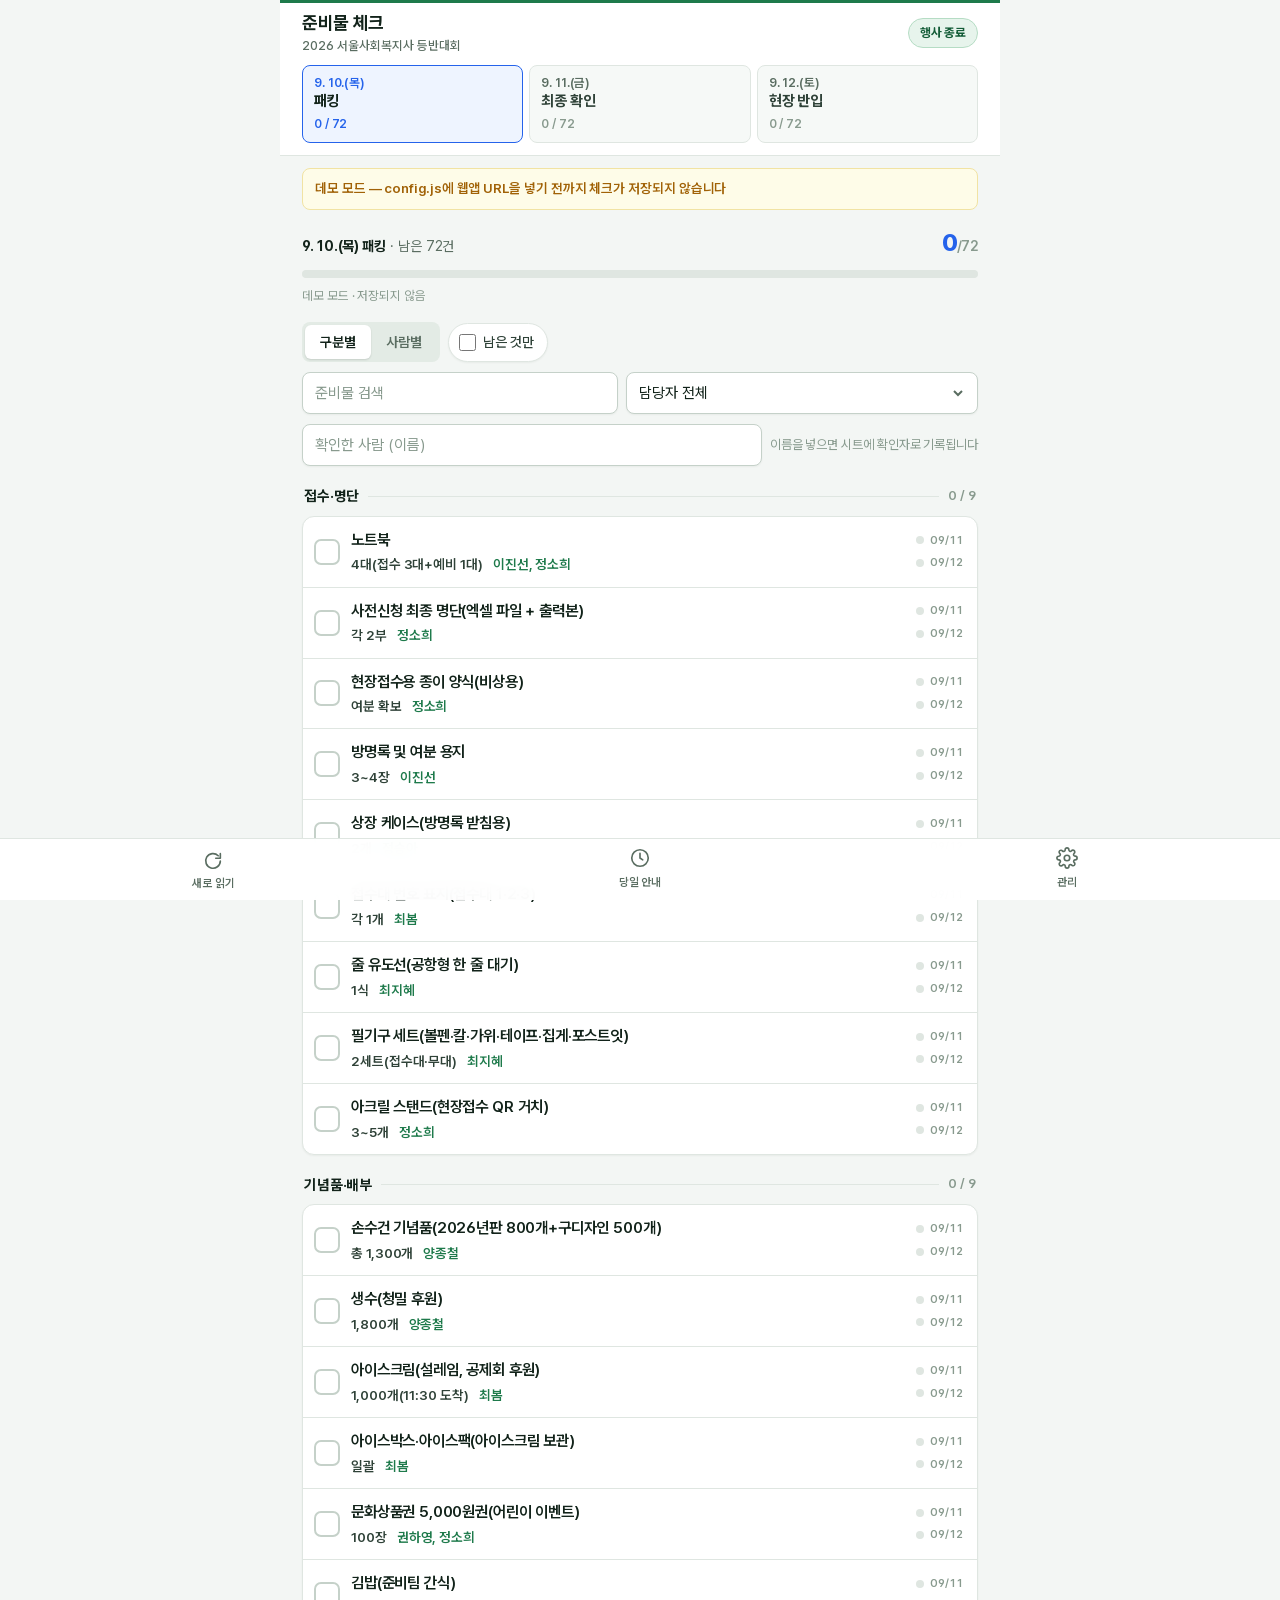
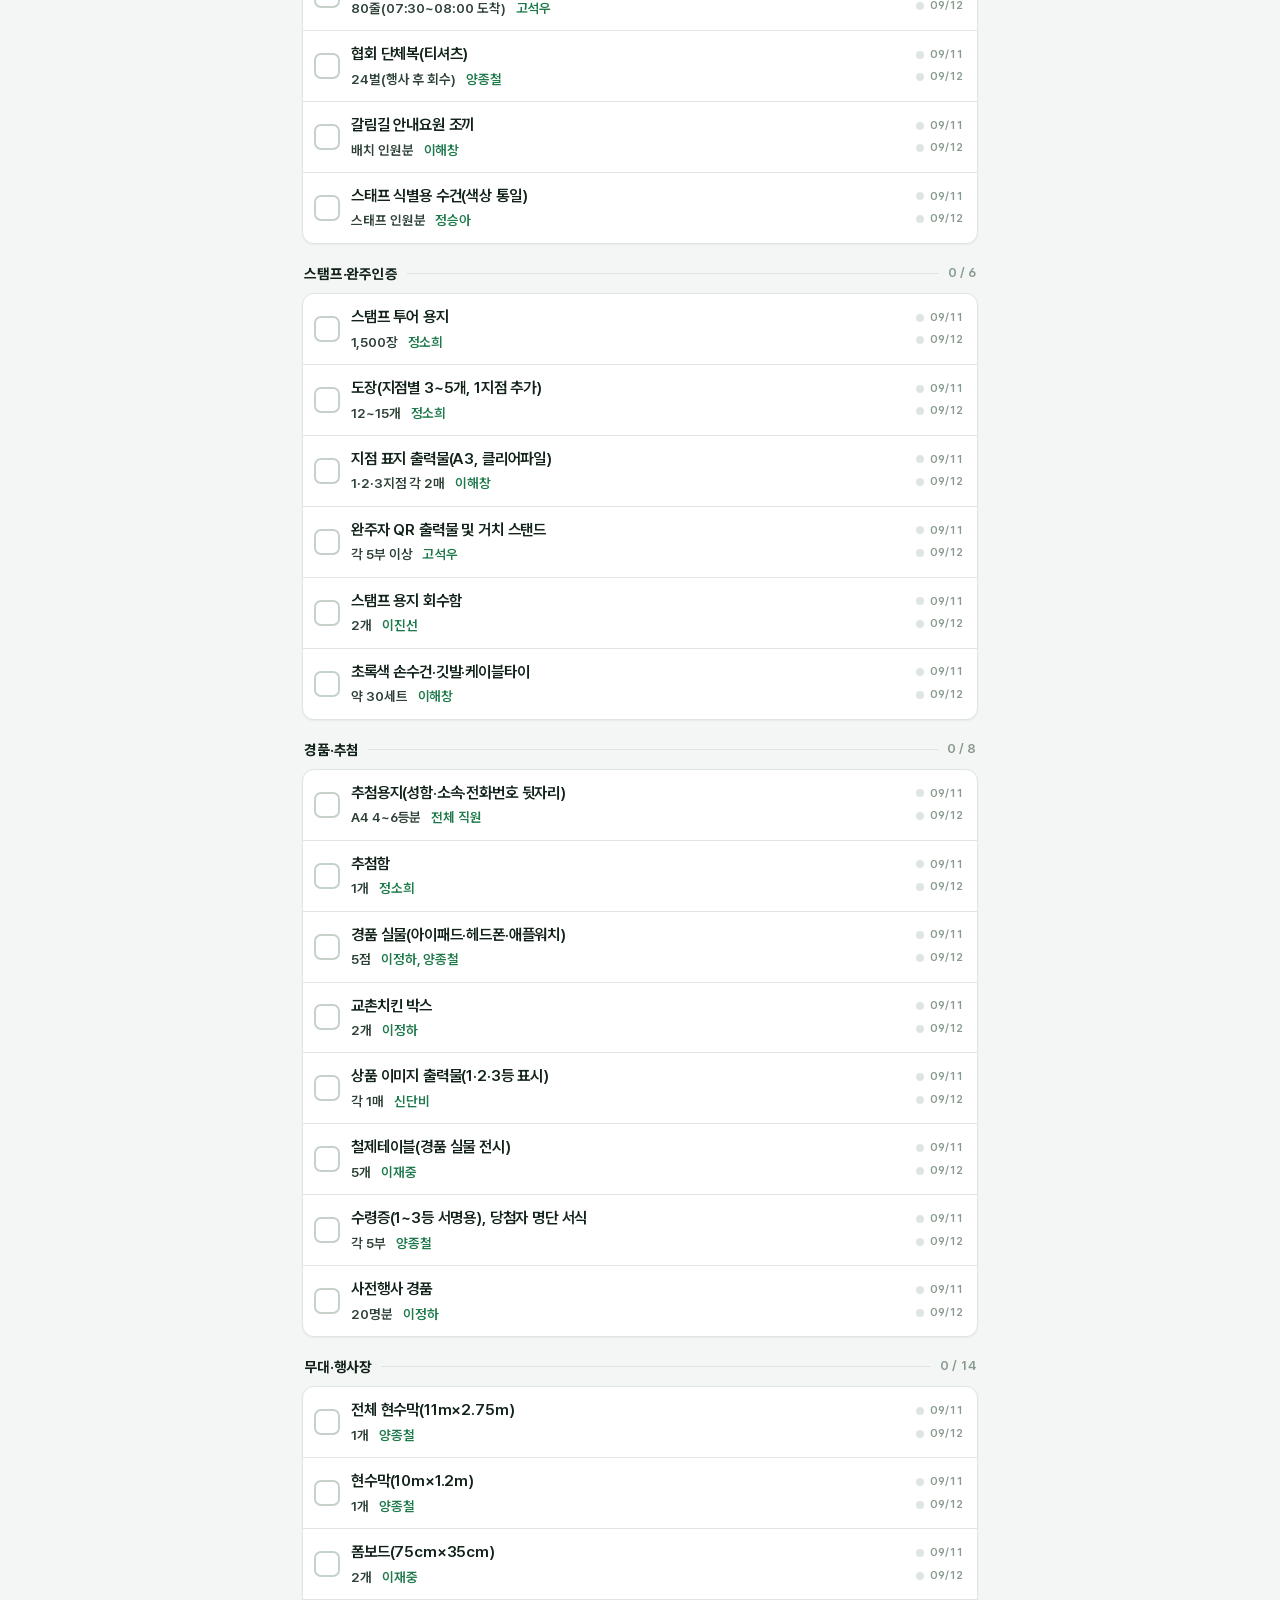
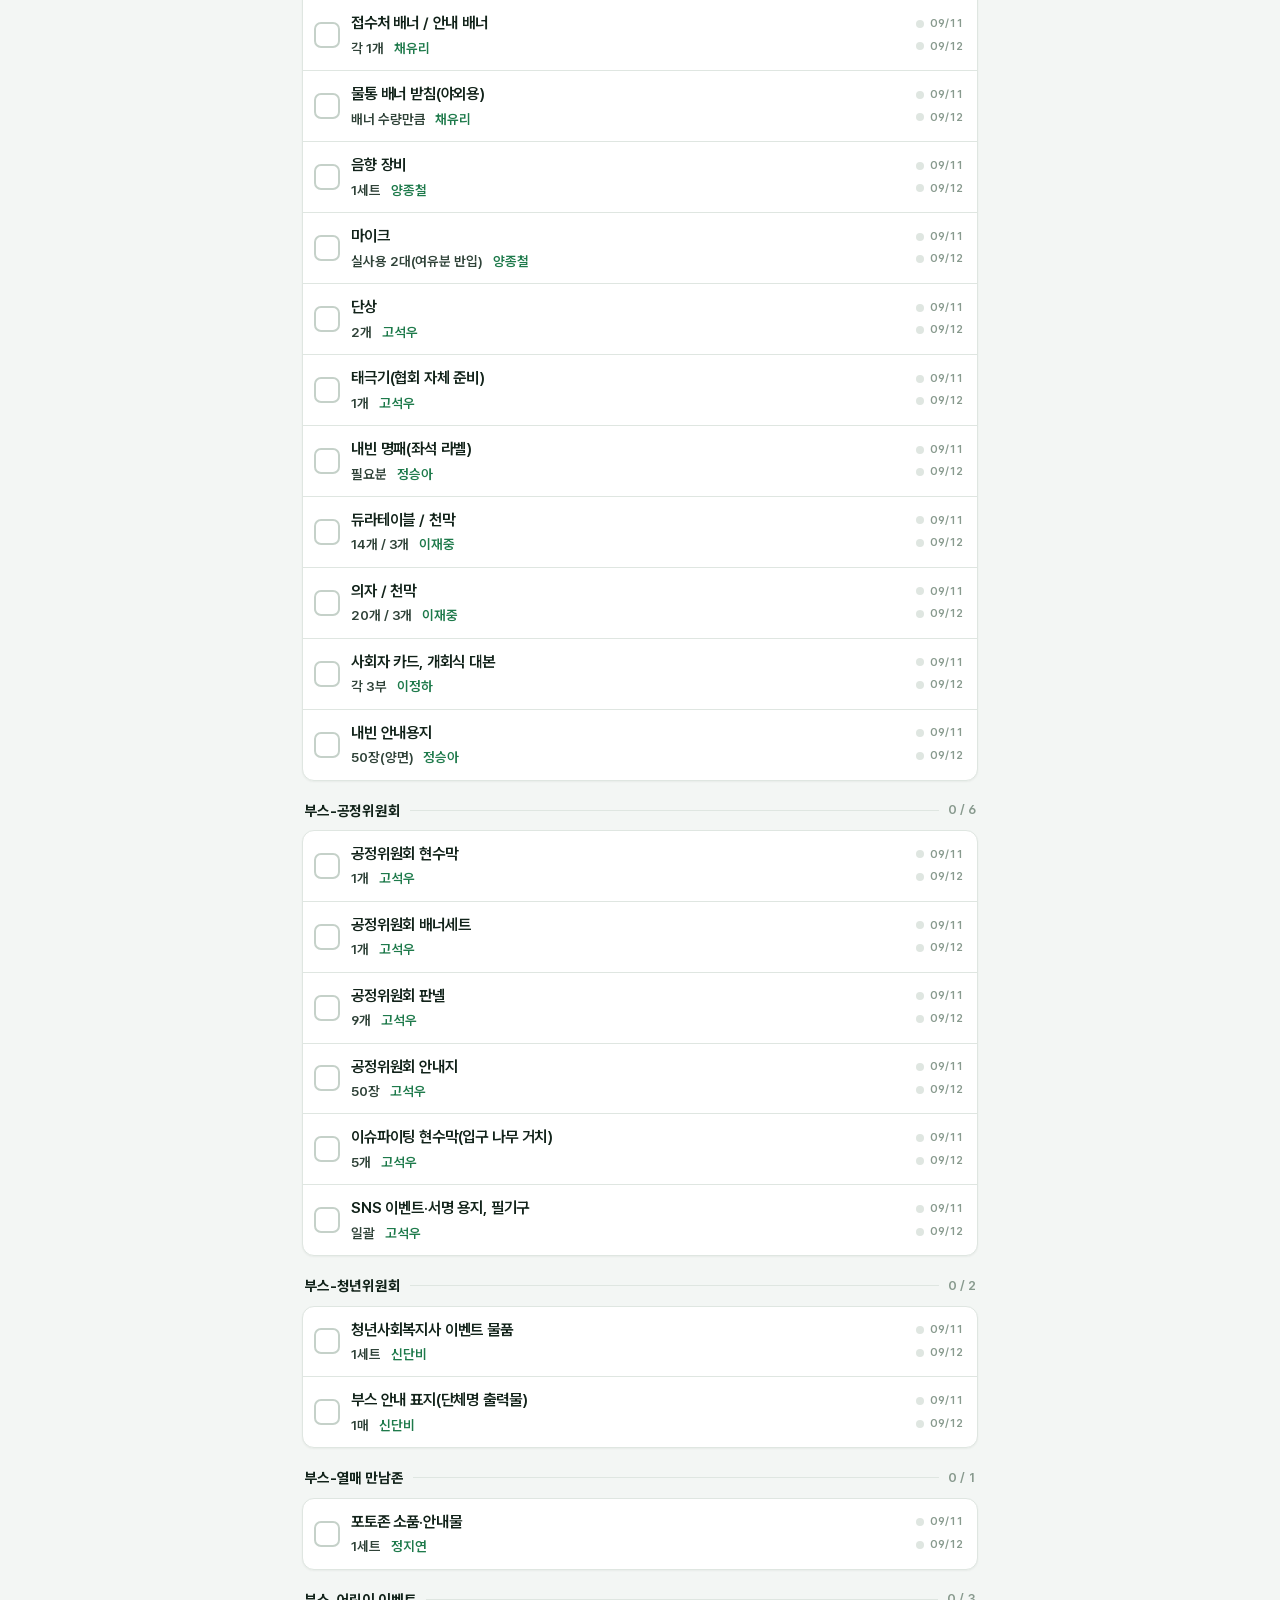
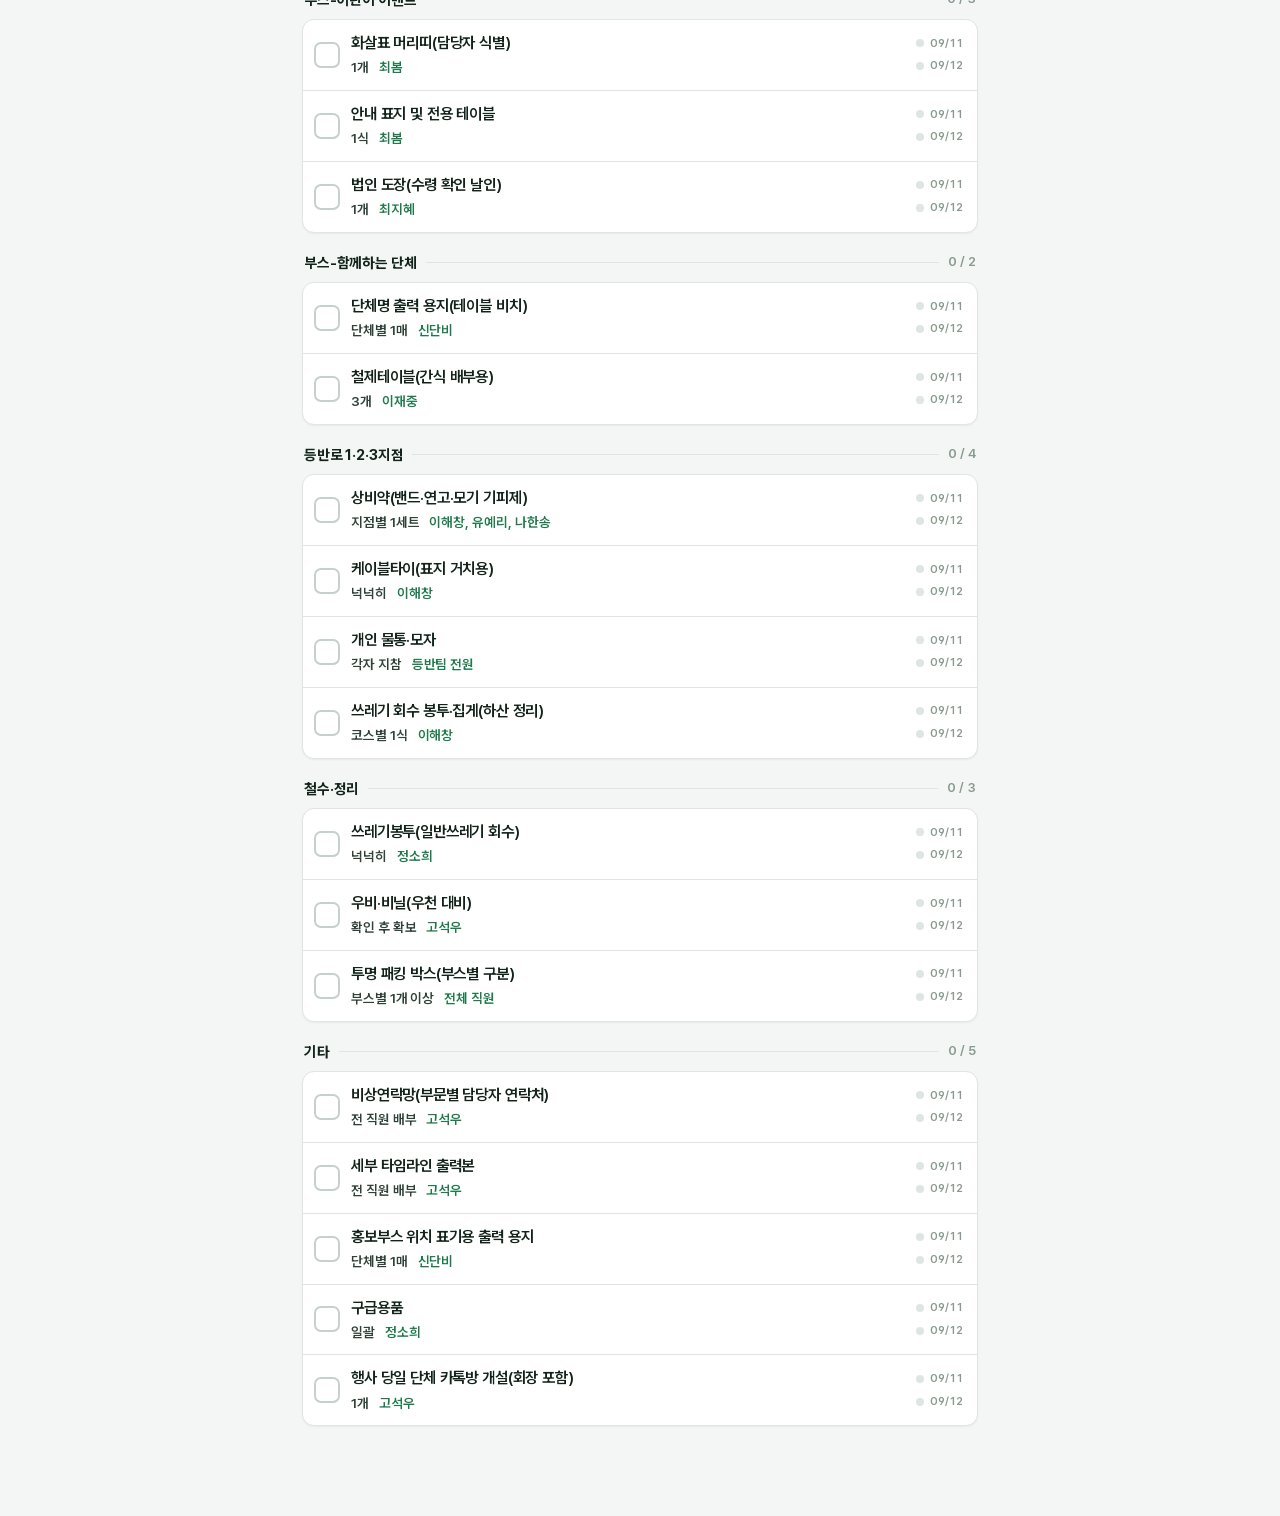
==== public/index.html @ 725e68c6 "Add files via upload" ====
<!DOCTYPE html>
<html lang="ko">
<head>
<meta charset="utf-8" />
<meta name="viewport" content="width=device-width, initial-scale=1, viewport-fit=cover" />
<title>준비물 체크 · 2026 서울사회복지사 등반대회</title>
<meta name="theme-color" content="#1e7a4b" />
<meta name="description" content="9/10 패킹 · 9/11 확인 · 9/12 당일 3단 체크리스트" />
<link rel="preload" href="fonts/pretendardvariable-dynamic-subset.css" as="style" />
<link rel="stylesheet" href="theme.css" />
<style>
.wrap{padding-bottom:calc(var(--nav) + 28px + env(safe-area-inset-bottom))}

/* 단계 탭 */
.stages{display:grid;grid-template-columns:repeat(3,1fr);gap:6px;margin-top:12px}
.stage{
  appearance:none;border:1px solid var(--line);cursor:pointer;text-align:left;
  background:var(--card-2);color:var(--muted);padding:9px 11px 10px;border-radius:var(--r-sm);
  font-size:12.5px;font-weight:600;letter-spacing:-.01em;line-height:1.3
}
.stage b{display:block;font-size:15px;font-weight:700;color:var(--text);margin-top:1px}
.stage em{display:block;font-style:normal;font-size:12px;font-weight:600;margin-top:5px;font-variant-numeric:tabular-nums;color:var(--faint)}
.stage[aria-selected="true"]{background:var(--stage-soft);border-color:var(--stage);color:var(--stage)}
.stage[aria-selected="true"] b{color:var(--ink)}
.stage[aria-selected="true"] em{color:var(--stage)}
.stage:focus-visible{outline:2px solid var(--stage);outline-offset:2px}

/* 진행 */
.meter{padding:14px var(--pad) 0}
.meter-top{display:flex;align-items:baseline;justify-content:space-between;gap:10px;margin-bottom:8px}
.meter-label{font-size:14px;color:var(--muted)}
.meter-label strong{color:var(--ink);font-weight:700}
.meter-num{font-size:24px;font-weight:800;letter-spacing:-.03em;font-variant-numeric:tabular-nums;color:var(--stage)}
.meter-num i{font-style:normal;font-size:14px;font-weight:600;color:var(--faint)}
.track{height:8px;background:var(--line);border-radius:99px;overflow:hidden}
.track>div{height:100%;width:0;background:var(--stage);border-radius:99px;transition:width .28s ease}

/* 컨트롤 */
.controls{padding:6px var(--pad) 0}
.row{display:flex;gap:8px;align-items:center;padding-top:10px;flex-wrap:wrap}
.row .field{min-width:0}
#q{flex:1 1 150px}
#who{flex:0 1 auto;max-width:52%}
#me{flex:1 1 130px}
.hint{font-size:13px;color:var(--faint);margin:0}
.demo{margin:12px var(--pad) 0;background:var(--warn-soft);color:var(--warn);border:1px solid #f1e3a3;border-radius:var(--r-sm);padding:9px 12px;font-size:13.5px;font-weight:600}

/* 목록 */
main{padding:0 var(--pad)}
.group{margin-top:18px}
.ghead{display:flex;align-items:center;gap:9px;padding:0 2px 8px}
.gname{font-size:14.5px;font-weight:700;letter-spacing:-.01em}
.gline{flex:1;height:1px;background:var(--line)}
.gcount{font-size:13px;font-weight:600;color:var(--faint);font-variant-numeric:tabular-nums}
.gcount.full{color:var(--ok)}
ul{list-style:none;margin:0;padding:0;background:var(--card);border:1px solid var(--line);border-radius:var(--r);overflow:hidden;box-shadow:var(--shadow)}
li{display:flex;align-items:stretch;border-top:1px solid var(--line)}
li:first-child{border-top:0}
li.done{background:var(--card-2)}
li.done .name{color:var(--muted);text-decoration:line-through;text-decoration-color:var(--line-2);text-decoration-thickness:1.5px}

.box{appearance:none;border:0;background:transparent;cursor:pointer;flex:0 0 var(--tap);display:grid;place-items:center;padding:0}
.box i{
  display:block;width:26px;height:26px;border:2px solid var(--line-2);border-radius:7px;
  background:var(--card);position:relative;transition:background .12s,border-color .12s
}
.box i::after{
  content:"";position:absolute;left:7px;top:2px;width:9px;height:15px;
  border-right:2.5px solid #fff;border-bottom:2.5px solid #fff;
  transform:rotate(40deg) scale(.5);opacity:0;transition:transform .14s,opacity .14s
}
li.done .box i{background:var(--stage);border-color:var(--stage)}
li.done .box i::after{transform:rotate(40deg) scale(1);opacity:1}
li.busy .box i{border-color:var(--stage);animation:pulse .8s ease-in-out infinite}
@keyframes pulse{50%{opacity:.45}}
.box:focus-visible{outline:2px solid var(--stage);outline-offset:-5px;border-radius:10px}

.body{flex:1;min-width:0;padding:12px 8px 12px 0}
.name{font-size:15.5px;font-weight:600;letter-spacing:-.01em;word-break:keep-all;line-height:1.4}
.sub{font-size:13.5px;color:var(--muted);margin-top:4px;display:flex;flex-wrap:wrap;gap:3px 10px;line-height:1.5}
.sub b{font-weight:600;color:var(--text)}
.who{font-weight:600;color:var(--accent)}

.trail{flex:0 0 auto;display:flex;flex-direction:column;justify-content:center;gap:5px;padding:0 14px 0 4px}
.dot{display:flex;align-items:center;gap:6px;font-size:11px;font-weight:600;color:var(--faint);font-variant-numeric:tabular-nums}
.dot s{display:block;width:8px;height:8px;border-radius:99px;background:var(--line);text-decoration:none}
.dot.on{color:var(--text)}
.dot.on s{background:var(--ok)}

.empty{background:var(--card);border:1px dashed var(--line-2);border-radius:var(--r);padding:34px 20px;text-align:center;margin-top:18px}
.empty p{margin:0;font-size:14.5px;color:var(--muted)}
.empty strong{display:block;color:var(--ink);font-size:16px;margin-bottom:5px}

/* 하단 */
.nav{grid-template-columns:repeat(3,1fr)}
.status{font-size:12.5px;color:var(--faint);margin-top:8px;font-variant-numeric:tabular-nums}
</style>
</head>
<body>
<div class="wrap">
  <header class="hdr">
    <div class="brand">
      <h1>준비물 체크<span>2026 서울사회복지사 등반대회</span></h1>
      <div class="pill" id="dday"></div>
    </div>
    <div class="stages" role="tablist" aria-label="확인 단계">
      <button class="stage" role="tab" data-stage="0" aria-selected="true">9. 10.(목)<b>패킹</b><em id="c0">–</em></button>
      <button class="stage" role="tab" data-stage="1" aria-selected="false">9. 11.(금)<b>최종 확인</b><em id="c1">–</em></button>
      <button class="stage" role="tab" data-stage="2" aria-selected="false">9. 12.(토)<b>현장 반입</b><em id="c2">–</em></button>
    </div>
  </header>

  <div class="demo" id="demoBanner" hidden>데모 모드 — config.js에 웹앱 URL을 넣기 전까지 체크가 저장되지 않습니다</div>

  <div class="meter">
    <div class="meter-top">
      <div class="meter-label" id="meterLabel">불러오는 중</div>
      <div class="meter-num"><span id="meterDone">0</span><i>/<span id="meterAll">0</span></i></div>
    </div>
    <div class="track"><div id="trackFill"></div></div>
    <div class="status" id="status">준비 중</div>
  </div>

  <div class="controls">
    <div class="row">
      <div class="seg" role="group" aria-label="보기 방식">
        <button id="byCat" aria-pressed="true">구분별</button>
        <button id="byPerson" aria-pressed="false">사람별</button>
      </div>
      <label class="chip"><input type="checkbox" id="onlyLeft" />남은 것만</label>
    </div>
    <div class="row">
      <input type="search" id="q" class="field" placeholder="준비물 검색" aria-label="준비물 검색" />
      <select id="who" class="field" aria-label="담당자 선택"><option value="">담당자 전체</option></select>
    </div>
    <div class="row">
      <input type="text" id="me" class="field" placeholder="확인한 사람 (이름)" aria-label="확인한 사람 이름" autocomplete="name" />
      <span class="hint">이름을 넣으면 시트에 확인자로 기록됩니다</span>
    </div>
  </div>

  <main id="list" aria-live="polite"></main>
</div>

<nav class="nav" aria-label="상태 및 이동">
  <button id="reload"><svg viewBox="0 0 24 24"><path d="M20 12a8 8 0 1 1-2.3-5.7"/><path d="M20 4v5h-5"/></svg><span>새로 읽기</span></button>
  <a href="guide.html"><svg viewBox="0 0 24 24"><circle cx="12" cy="12" r="9"/><path d="M12 7v5l3 2"/></svg><span>당일 안내</span></a>
  <a href="admin.html"><svg viewBox="0 0 24 24"><circle cx="12" cy="12" r="3"/><path d="M19.4 15a1.7 1.7 0 0 0 .3 1.8l.1.1a2 2 0 1 1-2.8 2.8l-.1-.1a1.7 1.7 0 0 0-1.8-.3 1.7 1.7 0 0 0-1 1.5V21a2 2 0 1 1-4 0v-.1a1.7 1.7 0 0 0-1.1-1.5 1.7 1.7 0 0 0-1.8.3l-.1.1a2 2 0 1 1-2.8-2.8l.1-.1a1.7 1.7 0 0 0 .3-1.8 1.7 1.7 0 0 0-1.5-1H3a2 2 0 1 1 0-4h.1a1.7 1.7 0 0 0 1.5-1.1 1.7 1.7 0 0 0-.3-1.8l-.1-.1a2 2 0 1 1 2.8-2.8l.1.1a1.7 1.7 0 0 0 1.8.3H9a1.7 1.7 0 0 0 1-1.5V3a2 2 0 1 1 4 0v.1a1.7 1.7 0 0 0 1 1.5 1.7 1.7 0 0 0 1.8-.3l.1-.1a2 2 0 1 1 2.8 2.8l-.1.1a1.7 1.7 0 0 0-.3 1.8V9a1.7 1.7 0 0 0 1.5 1H21a2 2 0 1 1 0 4h-.1a1.7 1.7 0 0 0-1.5 1z"/></svg><span>관리</span></a>
</nav>
<div class="toast" id="toast" role="status"></div>

<script src="config.js"></script>
<script src="items.js"></script>
<script>
(function(){
  "use strict";

  var API   = (window.CHECKLIST_API || "").trim();
  var DEMO  = !API;
  var SHEET = window.CHECKLIST_SHEET_URL || "";
  var STAGES = [
    {key:"0910", label:"9. 10.(목) 패킹",     var:"--s0"},
    {key:"0911", label:"9. 11.(금) 최종 확인", var:"--s1"},
    {key:"0912", label:"9. 12.(토) 현장 반입", var:"--s2"}
  ];

  var state = {
    stage:0, mode:"cat", q:"", who:"", onlyLeft:false,
    items:[], loading:true, me:""
  };

  var $ = function(id){ return document.getElementById(id); };

  /* ---------- 유틸 ---------- */
  function toast(msg, bad){
    var t = $("toast");
    t.textContent = msg;
    t.className = "toast show" + (bad ? " bad" : "");
    clearTimeout(toast._t);
    toast._t = setTimeout(function(){ t.className = "toast"; }, 2400);
  }
  function esc(s){
    return String(s == null ? "" : s).replace(/[&<>"]/g, function(c){
      return {"&":"&amp;","<":"&lt;",">":"&gt;",'"':"&quot;"}[c];
    });
  }
  function people(who){
    return String(who || "").split(/[,·、\/]+/).map(function(s){ return s.trim(); })
      .filter(function(s){ return s.length > 0; });
  }

  /* 해시로 상태 유지 (#me=고석우&s=1&v=person) */
  function readHash(){
    var h = location.hash.replace(/^#/, "");
    if(!h) return;
    h.split("&").forEach(function(pair){
      var kv = pair.split("="), k = kv[0], v = decodeURIComponent(kv.slice(1).join("=") || "");
      if(k === "me")  state.me = v;
      if(k === "s")   state.stage = Math.max(0, Math.min(2, parseInt(v, 10) || 0));
      if(k === "v")   state.mode = (v === "person" ? "person" : "cat");
      if(k === "who") state.who = v;
    });
  }
  function writeHash(){
    var p = [];
    if(state.me)   p.push("me=" + encodeURIComponent(state.me));
    if(state.stage) p.push("s=" + state.stage);
    if(state.mode === "person") p.push("v=person");
    if(state.who)  p.push("who=" + encodeURIComponent(state.who));
    var h = p.join("&");
    if(("#" + h) !== location.hash){
      history.replaceState(null, "", h ? "#" + h : location.pathname + location.search);
    }
  }

  /* ---------- API (JSONP: CORS 회피) ---------- */
  var jsonpSeq = 0;
  function call(params){
    if(DEMO) return Promise.resolve({ok:true, data:null, demo:true});
    return new Promise(function(resolve, reject){
      var name = "__cb" + (++jsonpSeq) + "_" + Date.now();
      var s = document.createElement("script");
      var timer = setTimeout(function(){ cleanup(); reject(new Error("응답 시간 초과")); }, 15000);
      function cleanup(){
        clearTimeout(timer);
        delete window[name];
        if(s.parentNode) s.parentNode.removeChild(s);
      }
      window[name] = function(res){ cleanup(); resolve(res); };
      var qs = Object.keys(params).map(function(k){
        return encodeURIComponent(k) + "=" + encodeURIComponent(params[k]);
      }).join("&");
      s.src = API + (API.indexOf("?") > -1 ? "&" : "?") + qs + "&callback=" + name;
      s.onerror = function(){ cleanup(); reject(new Error("네트워크 오류")); };
      document.head.appendChild(s);
    });
  }

  function fallback(){
    return (window.CHECKLIST_ITEMS || []).map(function(r){
      return {id:r[0], cat:r[1], name:r[2], qty:r[3], who:r[4],
              done:[false,false,false], by:["","",""]};
    });
  }

  function load(){
    state.loading = true;
    $("status").textContent = DEMO ? "데모 데이터 사용 중" : "시트에서 불러오는 중…";
    render();
    if(DEMO){
      if(!state.items.length) state.items = fallback();
      state.loading = false;
      $("status").textContent = "데모 모드 · 저장되지 않음";
      render();
      return;
    }
    call({action:"list"}).then(function(res){
      if(!res || !res.ok) throw new Error((res && res.error) || "알 수 없는 오류");
      state.items = res.data || [];
      if(!state.items.length){
        state.items = fallback();
        $("status").textContent = "시트가 비어 있습니다 · 시드 실행 필요";
        toast("시트가 비어 있습니다. Code.gs의 seed를 실행하세요.", true);
      }else{
        $("status").textContent = "마지막 동기화 " + new Date().toLocaleTimeString("ko-KR", {hour:"2-digit", minute:"2-digit"});
      }
    }).catch(function(err){
      state.items = fallback();
      $("status").textContent = "불러오기 실패 · 로컬 목록 표시";
      toast("불러오기 실패: " + err.message, true);
    }).then(function(){
      state.loading = false;
      render();
    });
  }

  function toggle(item, li){
    var s = state.stage;
    var next = !item.done[s];
    var prev = item.done[s], prevBy = item.by[s];
    item.done[s] = next;
    item.by[s] = next ? (state.me || "") : "";
    li.classList.add("busy");
    render();

    if(DEMO){
      setTimeout(function(){ li.classList.remove("busy"); }, 120);
      return;
    }
    call({action:"set", id:item.id, stage:STAGES[s].key, value:next ? "1" : "0", actor:state.me || ""})
      .then(function(res){
        if(!res || !res.ok) throw new Error((res && res.error) || "저장 실패");
        $("status").textContent = "저장됨 " + new Date().toLocaleTimeString("ko-KR", {hour:"2-digit", minute:"2-digit"});
      })
      .catch(function(err){
        item.done[s] = prev;
        item.by[s] = prevBy;
        toast("저장 실패: " + err.message + " · 체크를 되돌렸습니다", true);
      })
      .then(function(){ render(); });
  }

  /* ---------- 렌더 ---------- */
  function filtered(){
    var q = state.q.trim().toLowerCase();
    return state.items.filter(function(it){
      if(state.who && people(it.who).indexOf(state.who) === -1) return false;
      if(state.onlyLeft && it.done[state.stage]) return false;
      if(q){
        var hay = (it.name + " " + it.cat + " " + it.qty + " " + it.who).toLowerCase();
        if(hay.indexOf(q) === -1) return false;
      }
      return true;
    });
  }

  function grouped(rows){
    var map = new Map();
    if(state.mode === "cat"){
      rows.forEach(function(it){
        if(!map.has(it.cat)) map.set(it.cat, []);
        map.get(it.cat).push(it);
      });
    }else{
      rows.forEach(function(it){
        var ps = people(it.who);
        if(!ps.length) ps = ["담당 미지정"];
        ps.forEach(function(p){
          if(!map.has(p)) map.set(p, []);
          map.get(p).push(it);
        });
      });
      // 남은 항목 많은 사람 먼저
      return new Map([].concat(Array.from(map.entries())).sort(function(a, b){
        var la = a[1].filter(function(x){ return !x.done[state.stage]; }).length;
        var lb = b[1].filter(function(x){ return !x.done[state.stage]; }).length;
        if(la !== lb) return lb - la;
        return a[0].localeCompare(b[0], "ko");
      }));
    }
    return map;
  }

  function render(){
    var s = state.stage;
    document.documentElement.style.setProperty("--stage", "var(" + STAGES[s].var + ")");
    document.documentElement.style.setProperty("--stage-soft", "var(" + STAGES[s].var + "-soft)");

    // 단계 탭 카운트
    STAGES.forEach(function(st, i){
      var done = state.items.filter(function(it){ return it.done[i]; }).length;
      $("c" + i).textContent = state.items.length ? (done + " / " + state.items.length) : "–";
      document.querySelector('.stage[data-stage="' + i + '"]').setAttribute("aria-selected", i === s ? "true" : "false");
    });

    // 담당자 셀렉트
    var sel = $("who"), names = new Set();
    state.items.forEach(function(it){ people(it.who).forEach(function(p){ names.add(p); }); });
    var sorted = Array.from(names).sort(function(a, b){ return a.localeCompare(b, "ko"); });
    if(sel.dataset.sig !== sorted.join("|")){
      sel.dataset.sig = sorted.join("|");
      sel.innerHTML = '<option value="">담당자 전체</option>' +
        sorted.map(function(n){ return '<option value="' + esc(n) + '">' + esc(n) + "</option>"; }).join("");
      sel.value = state.who;
    }

    var rows = filtered();
    var scope = state.who ? state.items.filter(function(it){ return people(it.who).indexOf(state.who) > -1; }) : state.items;
    var done = scope.filter(function(it){ return it.done[s]; }).length;
    var all = scope.length;
    $("meterDone").textContent = done;
    $("meterAll").textContent = all;
    $("trackFill").style.width = (all ? (done / all * 100) : 0) + "%";
    $("meterLabel").innerHTML = state.loading ? "불러오는 중" :
      "<strong>" + esc(STAGES[s].label) + "</strong>" +
      (state.who ? " · " + esc(state.who) + " 담당" : "") +
      (all - done > 0 ? " · 남은 " + (all - done) + "건" : " · 완료");

    // 목록
    var host = $("list");
    if(!rows.length){
      host.innerHTML = '<div class="empty"><p><strong>' +
        (state.loading ? "잠시만 기다려 주세요" : "조건에 맞는 준비물이 없습니다") +
        "</strong>" + (state.loading ? "시트를 읽고 있습니다." : "검색어나 담당자 조건을 지워 보세요.") + "</p></div>";
      return;
    }

    var out = [];
    grouped(rows).forEach(function(list, key){
      var gd = list.filter(function(it){ return it.done[s]; }).length;
      out.push('<section class="group"><div class="ghead">' +
        '<span class="gname">' + esc(key) + '</span><span class="gline"></span>' +
        '<span class="gcount' + (gd === list.length ? " full" : "") + '">' + gd + " / " + list.length + "</span>" +
        "</div><ul>");
      list.forEach(function(it){
        var trail = STAGES.map(function(st, i){
          if(i === s) return "";
          return '<span class="dot' + (it.done[i] ? " on" : "") + '"><s></s>' + st.key.slice(0,2) + "/" + st.key.slice(2) + "</span>";
        }).join("");
        out.push('<li data-id="' + esc(it.id) + '"' + (it.done[s] ? ' class="done"' : "") + ">" +
          '<button class="box" aria-pressed="' + (it.done[s] ? "true" : "false") +
            '" aria-label="' + esc(it.name) + " " + (it.done[s] ? "체크 해제" : "체크") + '"><i></i></button>' +
          '<div class="body"><div class="name">' + esc(it.name) + "</div>" +
            '<div class="sub"><b>' + esc(it.qty || "-") + "</b>" +
            (state.mode === "cat" ? '<span class="who">' + esc(it.who || "미지정") + "</span>"
                                  : "<span>" + esc(it.cat) + "</span>") +
            (it.by[s] ? "<span>확인 " + esc(it.by[s]) + "</span>" : "") +
            "</div></div>" +
          '<div class="trail">' + trail + "</div>" +
        "</li>");
      });
      out.push("</ul></section>");
    });
    host.innerHTML = out.join("");
  }

  /* ---------- 이벤트 ---------- */
  document.querySelectorAll(".stage").forEach(function(btn){
    btn.addEventListener("click", function(){
      state.stage = parseInt(btn.dataset.stage, 10);
      writeHash(); render();
      window.scrollTo({top:0, behavior:"smooth"});
    });
  });
  $("byCat").addEventListener("click", function(){
    state.mode = "cat";
    $("byCat").setAttribute("aria-pressed", "true");
    $("byPerson").setAttribute("aria-pressed", "false");
    writeHash(); render();
  });
  $("byPerson").addEventListener("click", function(){
    state.mode = "person";
    $("byPerson").setAttribute("aria-pressed", "true");
    $("byCat").setAttribute("aria-pressed", "false");
    writeHash(); render();
  });
  $("onlyLeft").addEventListener("change", function(e){ state.onlyLeft = e.target.checked; render(); });
  $("q").addEventListener("input", function(e){ state.q = e.target.value; render(); });
  $("who").addEventListener("change", function(e){ state.who = e.target.value; writeHash(); render(); });
  $("me").addEventListener("input", function(e){ state.me = e.target.value.trim(); writeHash(); });
  $("reload").addEventListener("click", load);
  $("list").addEventListener("click", function(e){
    var btn = e.target.closest(".box");
    if(!btn) return;
    var li = btn.closest("li");
    var item = state.items.filter(function(x){ return x.id === li.dataset.id; })[0];
    if(item) toggle(item, li);
  });

  /* ---------- 시작 ---------- */
  readHash();
  $("me").value = state.me;
  $("who").value = state.who;
  if(state.mode === "person"){
    $("byPerson").setAttribute("aria-pressed", "true");
    $("byCat").setAttribute("aria-pressed", "false");
  }
  if(DEMO) $("demoBanner").hidden = false;

  var days = Math.ceil((new Date(2026, 8, 12) - new Date().setHours(0,0,0,0)) / 86400000);
  $("dday").textContent = days > 0 ? "D-" + days : (days === 0 ? "행사 당일" : "행사 종료");

  load();
})();
</script>
</body>
</html>
---- public/fonts/pretendardvariable-dynamic-subset.css ----
/*
Copyright (c) 2021 Kil Hyung-jin, with Reserved Font Name Pretendard.
https://github.com/orioncactus/pretendard

This Font Software is licensed under the SIL Open Font License, Version 1.1.
This license is copied below, and is also available with a FAQ at:
http://scripts.sil.org/OFL
*/
/* [0] */
@font-face {
	font-family: 'Pretendard Variable';
	font-style: normal;
	font-display: swap;
	font-weight: 45 920;
	src: url(./woff2-dynamic-subset/PretendardVariable.subset.0.woff2) format('woff2-variations');
	unicode-range: U+f9ca-fa0b, U+ff03-ff05, U+ff07, U+ff0a-ff0b, U+ff0d-ff19, U+ff1b, U+ff1d, U+ff20-ff5b, U+ff5d, U+ffe0-ffe3, U+ffe5-ffe6;
}

/* [1] */
@font-face {
	font-family: 'Pretendard Variable';
	font-style: normal;
	font-display: swap;
	font-weight: 45 920;
	src: url(./woff2-dynamic-subset/PretendardVariable.subset.1.woff2) format('woff2-variations');
	unicode-range: U+d723-d728, U+d72a-d733, U+d735-d748, U+d74a-d74f, U+d752-d753, U+d755-d757, U+d75a-d75f, U+d762-d764, U+d766-d768, U+d76a-d76b, U+d76d-d76f, U+d771-d787, U+d789-d78b, U+d78d-d78f, U+d791-d797, U+d79a, U+d79c, U+d79e-d7a3, U+f900-f909, U+f90b-f92e;
}

/* [2] */
@font-face {
	font-family: 'Pretendard Variable';
	font-style: normal;
	font-display: swap;
	font-weight: 45 920;
	src: url(./woff2-dynamic-subset/PretendardVariable.subset.2.woff2) format('woff2-variations');
	unicode-range: U+d679-d68b, U+d68e-d69e, U+d6a0, U+d6a2-d6a7, U+d6a9-d6c3, U+d6c6-d6c7, U+d6c9-d6cb, U+d6cd-d6d3, U+d6d5-d6d6, U+d6d8-d6e3, U+d6e5-d6e7, U+d6e9-d6fb, U+d6fd-d717, U+d719-d71f, U+d721-d722;
}

/* [3] */
@font-face {
	font-family: 'Pretendard Variable';
	font-style: normal;
	font-display: swap;
	font-weight: 45 920;
	src: url(./woff2-dynamic-subset/PretendardVariable.subset.3.woff2) format('woff2-variations');
	unicode-range: U+d5bc-d5c7, U+d5ca-d5cb, U+d5cd-d5cf, U+d5d1-d5d7, U+d5d9-d5da, U+d5dc, U+d5de-d5e3, U+d5e6-d5e7, U+d5e9-d5eb, U+d5ed-d5f6, U+d5f8, U+d5fa-d5ff, U+d602-d603, U+d605-d607, U+d609-d60f, U+d612-d613, U+d616-d61b, U+d61d-d637, U+d63a-d63b, U+d63d-d63f, U+d641-d647, U+d64a-d64c, U+d64e-d653, U+d656-d657, U+d659-d65b, U+d65d-d666, U+d668, U+d66a-d678;
}

/* [4] */
@font-face {
	font-family: 'Pretendard Variable';
	font-style: normal;
	font-display: swap;
	font-weight: 45 920;
	src: url(./woff2-dynamic-subset/PretendardVariable.subset.4.woff2) format('woff2-variations');
	unicode-range: U+d507, U+d509-d50b, U+d50d-d513, U+d515-d53b, U+d53e-d53f, U+d541-d543, U+d545-d54c, U+d54e, U+d550, U+d552-d557, U+d55a-d55b, U+d55d-d55f, U+d561-d564, U+d566-d567, U+d56a, U+d56c, U+d56e-d573, U+d576-d577, U+d579-d583, U+d585-d586, U+d58a-d5a4, U+d5a6-d5bb;
}

/* [5] */
@font-face {
	font-family: 'Pretendard Variable';
	font-style: normal;
	font-display: swap;
	font-weight: 45 920;
	src: url(./woff2-dynamic-subset/PretendardVariable.subset.5.woff2) format('woff2-variations');
	unicode-range: U+d464-d477, U+d47a-d47b, U+d47d-d47f, U+d481-d487, U+d489-d48a, U+d48c, U+d48e-d4e7, U+d4e9-d503, U+d505-d506;
}

/* [6] */
@font-face {
	font-family: 'Pretendard Variable';
	font-style: normal;
	font-display: swap;
	font-weight: 45 920;
	src: url(./woff2-dynamic-subset/PretendardVariable.subset.6.woff2) format('woff2-variations');
	unicode-range: U+d3bf-d3c7, U+d3ca-d3cf, U+d3d1-d3eb, U+d3ee-d3ef, U+d3f1-d3f3, U+d3f5-d3fb, U+d3fd-d400, U+d402-d45b, U+d45d-d463;
}

/* [7] */
@font-face {
	font-family: 'Pretendard Variable';
	font-style: normal;
	font-display: swap;
	font-weight: 45 920;
	src: url(./woff2-dynamic-subset/PretendardVariable.subset.7.woff2) format('woff2-variations');
	unicode-range: U+d2ff, U+d302-d304, U+d306-d30b, U+d30f, U+d311-d313, U+d315-d31b, U+d31e, U+d322-d324, U+d326-d327, U+d32a-d32b, U+d32d-d32f, U+d331-d337, U+d339-d33c, U+d33e-d37b, U+d37e-d37f, U+d381-d383, U+d385-d38b, U+d38e-d390, U+d392-d397, U+d39a-d39b, U+d39d-d39f, U+d3a1-d3a7, U+d3a9-d3aa, U+d3ac, U+d3ae-d3b3, U+d3b5-d3b7, U+d3b9-d3bb, U+d3bd-d3be;
}

/* [8] */
@font-face {
	font-family: 'Pretendard Variable';
	font-style: normal;
	font-display: swap;
	font-weight: 45 920;
	src: url(./woff2-dynamic-subset/PretendardVariable.subset.8.woff2) format('woff2-variations');
	unicode-range: U+d257-d27f, U+d281-d29b, U+d29d-d29f, U+d2a1-d2ab, U+d2ad-d2b7, U+d2ba-d2bb, U+d2bd-d2bf, U+d2c1-d2c7, U+d2c9-d2ef, U+d2f2-d2f3, U+d2f5-d2f7, U+d2f9-d2fe;
}

/* [9] */
@font-face {
	font-family: 'Pretendard Variable';
	font-style: normal;
	font-display: swap;
	font-weight: 45 920;
	src: url(./woff2-dynamic-subset/PretendardVariable.subset.9.woff2) format('woff2-variations');
	unicode-range: U+d1b4, U+d1b6-d1f3, U+d1f5-d22b, U+d22e-d22f, U+d231-d233, U+d235-d23b, U+d23d-d240, U+d242-d256;
}

/* [10] */
@font-face {
	font-family: 'Pretendard Variable';
	font-style: normal;
	font-display: swap;
	font-weight: 45 920;
	src: url(./woff2-dynamic-subset/PretendardVariable.subset.10.woff2) format('woff2-variations');
	unicode-range: U+d105-d12f, U+d132-d133, U+d135-d137, U+d139-d13f, U+d141-d142, U+d144, U+d146-d14b, U+d14e-d14f, U+d151-d153, U+d155-d15b, U+d15e-d187, U+d189-d19f, U+d1a2-d1a3, U+d1a5-d1a7, U+d1a9-d1af, U+d1b2-d1b3;
}

/* [11] */
@font-face {
	font-family: 'Pretendard Variable';
	font-style: normal;
	font-display: swap;
	font-weight: 45 920;
	src: url(./woff2-dynamic-subset/PretendardVariable.subset.11.woff2) format('woff2-variations');
	unicode-range: U+d04b-d04f, U+d051-d057, U+d059-d06b, U+d06d-d06f, U+d071-d073, U+d075-d07b, U+d07e-d0a3, U+d0a6-d0a7, U+d0a9-d0ab, U+d0ad-d0b3, U+d0b6, U+d0b8, U+d0ba-d0bf, U+d0c2-d0c3, U+d0c5-d0c7, U+d0c9-d0cf, U+d0d2, U+d0d6-d0db, U+d0de-d0df, U+d0e1-d0e3, U+d0e5-d0eb, U+d0ee-d0f0, U+d0f2-d104;
}

/* [12] */
@font-face {
	font-family: 'Pretendard Variable';
	font-style: normal;
	font-display: swap;
	font-weight: 45 920;
	src: url(./woff2-dynamic-subset/PretendardVariable.subset.12.woff2) format('woff2-variations');
	unicode-range: U+cfa2-cfc3, U+cfc5-cfdf, U+cfe2-cfe3, U+cfe5-cfe7, U+cfe9-cff4, U+cff6-cffb, U+cffd-cfff, U+d001-d003, U+d005-d017, U+d019-d033, U+d036-d037, U+d039-d03b, U+d03d-d04a;
}

/* [13] */
@font-face {
	font-family: 'Pretendard Variable';
	font-style: normal;
	font-display: swap;
	font-weight: 45 920;
	src: url(./woff2-dynamic-subset/PretendardVariable.subset.13.woff2) format('woff2-variations');
	unicode-range: U+cef0-cef3, U+cef6, U+cef9-ceff, U+cf01-cf03, U+cf05-cf07, U+cf09-cf0f, U+cf11-cf12, U+cf14-cf1b, U+cf1d-cf1f, U+cf21-cf2f, U+cf31-cf53, U+cf56-cf57, U+cf59-cf5b, U+cf5d-cf63, U+cf66, U+cf68, U+cf6a-cf6f, U+cf71-cf84, U+cf86-cf8b, U+cf8d-cfa1;
}

/* [14] */
@font-face {
	font-family: 'Pretendard Variable';
	font-style: normal;
	font-display: swap;
	font-weight: 45 920;
	src: url(./woff2-dynamic-subset/PretendardVariable.subset.14.woff2) format('woff2-variations');
	unicode-range: U+ce3c-ce57, U+ce5a-ce5b, U+ce5d-ce5f, U+ce61-ce67, U+ce6a, U+ce6c, U+ce6e-ce73, U+ce76-ce77, U+ce79-ce7b, U+ce7d-ce83, U+ce85-ce88, U+ce8a-ce8f, U+ce91-ce93, U+ce95-ce97, U+ce99-ce9f, U+cea2, U+cea4-ceab, U+cead-cee3, U+cee6-cee7, U+cee9-ceeb, U+ceed-ceef;
}

/* [15] */
@font-face {
	font-family: 'Pretendard Variable';
	font-style: normal;
	font-display: swap;
	font-weight: 45 920;
	src: url(./woff2-dynamic-subset/PretendardVariable.subset.15.woff2) format('woff2-variations');
	unicode-range: U+cd92-cd93, U+cd96-cd97, U+cd99-cd9b, U+cd9d-cda3, U+cda6-cda8, U+cdaa-cdaf, U+cdb1-cdc3, U+cdc5-cdcb, U+cdcd-cde7, U+cde9-ce03, U+ce05-ce1f, U+ce22-ce34, U+ce36-ce3b;
}

/* [16] */
@font-face {
	font-family: 'Pretendard Variable';
	font-style: normal;
	font-display: swap;
	font-weight: 45 920;
	src: url(./woff2-dynamic-subset/PretendardVariable.subset.16.woff2) format('woff2-variations');
	unicode-range: U+ccef-cd07, U+cd0a-cd0b, U+cd0d-cd1a, U+cd1c, U+cd1e-cd2b, U+cd2d-cd5b, U+cd5d-cd77, U+cd79-cd91;
}

/* [17] */
@font-face {
	font-family: 'Pretendard Variable';
	font-style: normal;
	font-display: swap;
	font-weight: 45 920;
	src: url(./woff2-dynamic-subset/PretendardVariable.subset.17.woff2) format('woff2-variations');
	unicode-range: U+cc3f-cc43, U+cc46-cc47, U+cc49-cc4b, U+cc4d-cc53, U+cc55-cc58, U+cc5a-cc5f, U+cc61-cc97, U+cc9a-cc9b, U+cc9d-cc9f, U+cca1-cca7, U+ccaa, U+ccac, U+ccae-ccb3, U+ccb6-ccb7, U+ccb9-ccbb, U+ccbd-cccf, U+ccd1-cce3, U+cce5-ccee;
}

/* [18] */
@font-face {
	font-family: 'Pretendard Variable';
	font-style: normal;
	font-display: swap;
	font-weight: 45 920;
	src: url(./woff2-dynamic-subset/PretendardVariable.subset.18.woff2) format('woff2-variations');
	unicode-range: U+cb91-cbd3, U+cbd5-cbe3, U+cbe5-cc0b, U+cc0e-cc0f, U+cc11-cc13, U+cc15-cc1b, U+cc1d-cc20, U+cc23-cc27, U+cc2a-cc2b, U+cc2d, U+cc2f, U+cc31-cc37, U+cc3a, U+cc3c;
}

/* [19] */
@font-face {
	font-family: 'Pretendard Variable';
	font-style: normal;
	font-display: swap;
	font-weight: 45 920;
	src: url(./woff2-dynamic-subset/PretendardVariable.subset.19.woff2) format('woff2-variations');
	unicode-range: U+caf4-cb47, U+cb4a-cb90;
}

/* [20] */
@font-face {
	font-family: 'Pretendard Variable';
	font-style: normal;
	font-display: swap;
	font-weight: 45 920;
	src: url(./woff2-dynamic-subset/PretendardVariable.subset.20.woff2) format('woff2-variations');
	unicode-range: U+ca4a-ca4b, U+ca4e-ca4f, U+ca51-ca53, U+ca55-ca5b, U+ca5d-ca60, U+ca62-ca83, U+ca85-cabb, U+cabe-cabf, U+cac1-cac3, U+cac5-cacb, U+cacd-cad0, U+cad2, U+cad4-cad8, U+cada-caf3;
}

/* [21] */
@font-face {
	font-family: 'Pretendard Variable';
	font-style: normal;
	font-display: swap;
	font-weight: 45 920;
	src: url(./woff2-dynamic-subset/PretendardVariable.subset.21.woff2) format('woff2-variations');
	unicode-range: U+c996-c997, U+c99a-c99c, U+c99e-c9bf, U+c9c2-c9c3, U+c9c5-c9c7, U+c9c9-c9cf, U+c9d2, U+c9d4, U+c9d7-c9d8, U+c9db, U+c9de-c9df, U+c9e1-c9e3, U+c9e5-c9e6, U+c9e8-c9eb, U+c9ee-c9f0, U+c9f2-c9f7, U+c9f9-ca0b, U+ca0d-ca28, U+ca2a-ca49;
}

/* [22] */
@font-face {
	font-family: 'Pretendard Variable';
	font-style: normal;
	font-display: swap;
	font-weight: 45 920;
	src: url(./woff2-dynamic-subset/PretendardVariable.subset.22.woff2) format('woff2-variations');
	unicode-range: U+c8e9-c8f4, U+c8f6-c8fb, U+c8fe-c8ff, U+c901-c903, U+c905-c90b, U+c90e-c910, U+c912-c917, U+c919-c92b, U+c92d-c94f, U+c951-c953, U+c955-c96b, U+c96d-c973, U+c975-c987, U+c98a-c98b, U+c98d-c98f, U+c991-c995;
}

/* [23] */
@font-face {
	font-family: 'Pretendard Variable';
	font-style: normal;
	font-display: swap;
	font-weight: 45 920;
	src: url(./woff2-dynamic-subset/PretendardVariable.subset.23.woff2) format('woff2-variations');
	unicode-range: U+c841-c84b, U+c84d-c86f, U+c872-c873, U+c875-c877, U+c879-c87f, U+c882-c884, U+c887-c88a, U+c88d-c8c3, U+c8c5-c8df, U+c8e1-c8e8;
}

/* [24] */
@font-face {
	font-family: 'Pretendard Variable';
	font-style: normal;
	font-display: swap;
	font-weight: 45 920;
	src: url(./woff2-dynamic-subset/PretendardVariable.subset.24.woff2) format('woff2-variations');
	unicode-range: U+c779-c77b, U+c77e-c782, U+c786, U+c78b, U+c78d, U+c78f, U+c792-c793, U+c795, U+c797, U+c799-c79f, U+c7a2, U+c7a7-c7ab, U+c7ae-c7bb, U+c7bd-c7c0, U+c7c2-c7c7, U+c7c9-c7dc, U+c7de-c7ff, U+c802-c803, U+c805-c807, U+c809, U+c80b-c80f, U+c812, U+c814, U+c817-c81b, U+c81e-c81f, U+c821-c823, U+c825-c82e, U+c830-c837, U+c839-c83b, U+c83d-c840;
}

/* [25] */
@font-face {
	font-family: 'Pretendard Variable';
	font-style: normal;
	font-display: swap;
	font-weight: 45 920;
	src: url(./woff2-dynamic-subset/PretendardVariable.subset.25.woff2) format('woff2-variations');
	unicode-range: U+c6bb-c6bf, U+c6c2, U+c6c4, U+c6c6-c6cb, U+c6ce-c6cf, U+c6d1-c6d3, U+c6d5-c6db, U+c6dd-c6df, U+c6e1-c6e7, U+c6e9-c6eb, U+c6ed-c6ef, U+c6f1-c6f8, U+c6fa-c703, U+c705-c707, U+c709-c70b, U+c70d-c716, U+c718, U+c71a-c71f, U+c722-c723, U+c725-c727, U+c729-c734, U+c736-c73b, U+c73e-c73f, U+c741-c743, U+c745-c74b, U+c74e-c750, U+c752-c757, U+c759-c773, U+c776-c777;
}

/* [26] */
@font-face {
	font-family: 'Pretendard Variable';
	font-style: normal;
	font-display: swap;
	font-weight: 45 920;
	src: url(./woff2-dynamic-subset/PretendardVariable.subset.26.woff2) format('woff2-variations');
	unicode-range: U+c5f5-c5fb, U+c5fe, U+c602-c605, U+c607, U+c609-c60f, U+c611-c61a, U+c61c-c623, U+c626-c627, U+c629-c62b, U+c62d, U+c62f-c632, U+c636, U+c638, U+c63a-c63f, U+c642-c643, U+c645-c647, U+c649-c652, U+c656-c65b, U+c65d-c65f, U+c661-c663, U+c665-c677, U+c679-c67b, U+c67d-c693, U+c696-c697, U+c699-c69b, U+c69d-c6a3, U+c6a6, U+c6a8, U+c6aa-c6af, U+c6b2-c6b3, U+c6b5-c6b7, U+c6b9-c6ba;
}

/* [27] */
@font-face {
	font-family: 'Pretendard Variable';
	font-style: normal;
	font-display: swap;
	font-weight: 45 920;
	src: url(./woff2-dynamic-subset/PretendardVariable.subset.27.woff2) format('woff2-variations');
	unicode-range: U+c517-c527, U+c52a-c52b, U+c52d-c52f, U+c531-c538, U+c53a, U+c53c, U+c53e-c543, U+c546-c547, U+c54b, U+c54d-c552, U+c556, U+c55a-c55b, U+c55d, U+c55f, U+c562-c563, U+c565-c567, U+c569-c56f, U+c572, U+c574, U+c576-c57b, U+c57e-c57f, U+c581-c583, U+c585-c586, U+c588-c58b, U+c58e, U+c590, U+c592-c596, U+c599-c5b3, U+c5b6-c5b7, U+c5ba, U+c5be-c5c3, U+c5ca-c5cb, U+c5cd, U+c5cf, U+c5d2-c5d3, U+c5d5-c5d7, U+c5d9-c5df, U+c5e1-c5e2, U+c5e4, U+c5e6-c5eb, U+c5ef, U+c5f1-c5f3;
}

/* [28] */
@font-face {
	font-family: 'Pretendard Variable';
	font-style: normal;
	font-display: swap;
	font-weight: 45 920;
	src: url(./woff2-dynamic-subset/PretendardVariable.subset.28.woff2) format('woff2-variations');
	unicode-range: U+c475-c4ef, U+c4f2-c4f3, U+c4f5-c4f7, U+c4f9-c4ff, U+c502-c50b, U+c50d-c516;
}

/* [29] */
@font-face {
	font-family: 'Pretendard Variable';
	font-style: normal;
	font-display: swap;
	font-weight: 45 920;
	src: url(./woff2-dynamic-subset/PretendardVariable.subset.29.woff2) format('woff2-variations');
	unicode-range: U+c3d0-c3d7, U+c3da-c3db, U+c3dd-c3de, U+c3e1-c3ec, U+c3ee-c3f3, U+c3f5-c42b, U+c42d-c463, U+c466-c474;
}

/* [30] */
@font-face {
	font-family: 'Pretendard Variable';
	font-style: normal;
	font-display: swap;
	font-weight: 45 920;
	src: url(./woff2-dynamic-subset/PretendardVariable.subset.30.woff2) format('woff2-variations');
	unicode-range: U+c32b-c367, U+c36a-c36b, U+c36d-c36f, U+c371-c377, U+c37a-c37b, U+c37e-c383, U+c385-c387, U+c389-c3cf;
}

/* [31] */
@font-face {
	font-family: 'Pretendard Variable';
	font-style: normal;
	font-display: swap;
	font-weight: 45 920;
	src: url(./woff2-dynamic-subset/PretendardVariable.subset.31.woff2) format('woff2-variations');
	unicode-range: U+c26a-c26b, U+c26d-c26f, U+c271-c273, U+c275-c27b, U+c27e-c287, U+c289-c28f, U+c291-c297, U+c299-c29a, U+c29c-c2a3, U+c2a5-c2a7, U+c2a9-c2ab, U+c2ad-c2b3, U+c2b6, U+c2b8, U+c2ba-c2bb, U+c2bd-c2db, U+c2de-c2df, U+c2e1-c2e2, U+c2e5-c2ea, U+c2ee, U+c2f0, U+c2f2-c2f5, U+c2f7, U+c2fa-c2fb, U+c2fd-c2ff, U+c301-c307, U+c309-c30c, U+c30e-c312, U+c315-c323, U+c325-c328, U+c32a;
}

/* [32] */
@font-face {
	font-family: 'Pretendard Variable';
	font-style: normal;
	font-display: swap;
	font-weight: 45 920;
	src: url(./woff2-dynamic-subset/PretendardVariable.subset.32.woff2) format('woff2-variations');
	unicode-range: U+c1bc-c1c3, U+c1c5-c1df, U+c1e1-c1fb, U+c1fd-c203, U+c205-c20c, U+c20e, U+c210-c217, U+c21a-c21b, U+c21d-c21e, U+c221-c227, U+c229-c22a, U+c22c, U+c22e, U+c230, U+c233-c24f, U+c251-c257, U+c259-c269;
}

/* [33] */
@font-face {
	font-family: 'Pretendard Variable';
	font-style: normal;
	font-display: swap;
	font-weight: 45 920;
	src: url(./woff2-dynamic-subset/PretendardVariable.subset.33.woff2) format('woff2-variations');
	unicode-range: U+c101-c11b, U+c11f, U+c121-c123, U+c125-c12b, U+c12e, U+c132-c137, U+c13a-c13b, U+c13d-c13f, U+c141-c147, U+c14a, U+c14c-c153, U+c155-c157, U+c159-c15b, U+c15d-c166, U+c169-c16f, U+c171-c177, U+c179-c18b, U+c18e-c18f, U+c191-c193, U+c195-c19b, U+c19d-c19e, U+c1a0, U+c1a2-c1a4, U+c1a6-c1bb;
}

/* [34] */
@font-face {
	font-family: 'Pretendard Variable';
	font-style: normal;
	font-display: swap;
	font-weight: 45 920;
	src: url(./woff2-dynamic-subset/PretendardVariable.subset.34.woff2) format('woff2-variations');
	unicode-range: U+c049-c057, U+c059-c05b, U+c05d-c05f, U+c061-c067, U+c069-c08f, U+c091-c0ab, U+c0ae-c0af, U+c0b1-c0b3, U+c0b5, U+c0b7-c0bb, U+c0be, U+c0c2-c0c7, U+c0ca-c0cb, U+c0cd-c0cf, U+c0d1-c0d7, U+c0d9-c0da, U+c0dc, U+c0de-c0e3, U+c0e5-c0eb, U+c0ed-c0f3, U+c0f6, U+c0f8, U+c0fa-c0ff;
}

/* [35] */
@font-face {
	font-family: 'Pretendard Variable';
	font-style: normal;
	font-display: swap;
	font-weight: 45 920;
	src: url(./woff2-dynamic-subset/PretendardVariable.subset.35.woff2) format('woff2-variations');
	unicode-range: U+bfa7-bfaf, U+bfb1-bfc4, U+bfc6-bfcb, U+bfce-bfcf, U+bfd1-bfd3, U+bfd5-bfdb, U+bfdd-c048;
}

/* [36] */
@font-face {
	font-family: 'Pretendard Variable';
	font-style: normal;
	font-display: swap;
	font-weight: 45 920;
	src: url(./woff2-dynamic-subset/PretendardVariable.subset.36.woff2) format('woff2-variations');
	unicode-range: U+bf07, U+bf09-bf3f, U+bf41-bf4f, U+bf52-bf54, U+bf56-bfa6;
}

/* [37] */
@font-face {
	font-family: 'Pretendard Variable';
	font-style: normal;
	font-display: swap;
	font-weight: 45 920;
	src: url(./woff2-dynamic-subset/PretendardVariable.subset.37.woff2) format('woff2-variations');
	unicode-range: U+be56, U+be58, U+be5c-be5f, U+be62-be63, U+be65-be67, U+be69-be74, U+be76-be7b, U+be7e-be7f, U+be81-be8e, U+be90, U+be92-bea7, U+bea9-becf, U+bed2-bed3, U+bed5-bed6, U+bed9-bee3, U+bee6-bf06;
}

/* [38] */
@font-face {
	font-family: 'Pretendard Variable';
	font-style: normal;
	font-display: swap;
	font-weight: 45 920;
	src: url(./woff2-dynamic-subset/PretendardVariable.subset.38.woff2) format('woff2-variations');
	unicode-range: U+bdb0-bdd3, U+bdd5-bdef, U+bdf1-be0b, U+be0d-be0f, U+be11-be13, U+be15-be43, U+be46-be47, U+be49-be4b, U+be4d-be53;
}

/* [39] */
@font-face {
	font-family: 'Pretendard Variable';
	font-style: normal;
	font-display: swap;
	font-weight: 45 920;
	src: url(./woff2-dynamic-subset/PretendardVariable.subset.39.woff2) format('woff2-variations');
	unicode-range: U+bd03, U+bd06, U+bd08, U+bd0a-bd0f, U+bd11-bd22, U+bd25-bd47, U+bd49-bd58, U+bd5a-bd7f, U+bd82-bd83, U+bd85-bd87, U+bd8a-bd8f, U+bd91-bd92, U+bd94, U+bd96-bd98, U+bd9a-bdaf;
}

/* [40] */
@font-face {
	font-family: 'Pretendard Variable';
	font-style: normal;
	font-display: swap;
	font-weight: 45 920;
	src: url(./woff2-dynamic-subset/PretendardVariable.subset.40.woff2) format('woff2-variations');
	unicode-range: U+bc4e-bc83, U+bc86-bc87, U+bc89-bc8b, U+bc8d-bc93, U+bc96, U+bc98, U+bc9b-bc9f, U+bca2-bca3, U+bca5-bca7, U+bca9-bcb2, U+bcb4-bcbb, U+bcbe-bcbf, U+bcc1-bcc3, U+bcc5-bccc, U+bcce-bcd0, U+bcd2-bcd4, U+bcd6-bcf3, U+bcf7, U+bcf9-bcfb, U+bcfd-bd02;
}

/* [41] */
@font-face {
	font-family: 'Pretendard Variable';
	font-style: normal;
	font-display: swap;
	font-weight: 45 920;
	src: url(./woff2-dynamic-subset/PretendardVariable.subset.41.woff2) format('woff2-variations');
	unicode-range: U+bb90-bba3, U+bba5-bbab, U+bbad-bbbf, U+bbc1-bbf7, U+bbfa-bbfb, U+bbfd-bbfe, U+bc01-bc07, U+bc09-bc0a, U+bc0e, U+bc10, U+bc12-bc13, U+bc17, U+bc19-bc1a, U+bc1e, U+bc20-bc23, U+bc26, U+bc28, U+bc2a-bc2c, U+bc2e-bc2f, U+bc32-bc33, U+bc35-bc37, U+bc39-bc3f, U+bc41-bc42, U+bc44, U+bc46-bc48, U+bc4a-bc4d;
}

/* [42] */
@font-face {
	font-family: 'Pretendard Variable';
	font-style: normal;
	font-display: swap;
	font-weight: 45 920;
	src: url(./woff2-dynamic-subset/PretendardVariable.subset.42.woff2) format('woff2-variations');
	unicode-range: U+bae6-bafb, U+bafd-bb17, U+bb19-bb33, U+bb37, U+bb39-bb3a, U+bb3d-bb43, U+bb45-bb46, U+bb48, U+bb4a-bb4f, U+bb51-bb53, U+bb55-bb57, U+bb59-bb62, U+bb64-bb8f;
}

/* [43] */
@font-face {
	font-family: 'Pretendard Variable';
	font-style: normal;
	font-display: swap;
	font-weight: 45 920;
	src: url(./woff2-dynamic-subset/PretendardVariable.subset.43.woff2) format('woff2-variations');
	unicode-range: U+ba30-ba37, U+ba3a-ba3b, U+ba3d-ba3f, U+ba41-ba47, U+ba49-ba4a, U+ba4c, U+ba4e-ba53, U+ba56-ba57, U+ba59-ba5b, U+ba5d-ba63, U+ba65-ba66, U+ba68-ba6f, U+ba71-ba73, U+ba75-ba77, U+ba79-ba84, U+ba86, U+ba88-baa7, U+baaa, U+baad-baaf, U+bab1-bab7, U+baba, U+babc, U+babe-bae5;
}

/* [44] */
@font-face {
	font-family: 'Pretendard Variable';
	font-style: normal;
	font-display: swap;
	font-weight: 45 920;
	src: url(./woff2-dynamic-subset/PretendardVariable.subset.44.woff2) format('woff2-variations');
	unicode-range: U+b96e-b973, U+b976-b977, U+b979-b97b, U+b97d-b983, U+b986, U+b988, U+b98a-b98d, U+b98f-b9ab, U+b9ae-b9af, U+b9b1-b9b3, U+b9b5-b9bb, U+b9be, U+b9c0, U+b9c2-b9c7, U+b9ca-b9cb, U+b9cd, U+b9d2-b9d7, U+b9da, U+b9dc, U+b9df-b9e0, U+b9e2, U+b9e6-b9e7, U+b9e9-b9f3, U+b9f6, U+b9f8, U+b9fb-ba2f;
}

/* [45] */
@font-face {
	font-family: 'Pretendard Variable';
	font-style: normal;
	font-display: swap;
	font-weight: 45 920;
	src: url(./woff2-dynamic-subset/PretendardVariable.subset.45.woff2) format('woff2-variations');
	unicode-range: U+b8bf-b8cb, U+b8cd-b8e0, U+b8e2-b8e7, U+b8ea-b8eb, U+b8ed-b8ef, U+b8f1-b8f7, U+b8fa, U+b8fc, U+b8fe-b903, U+b905-b917, U+b919-b91f, U+b921-b93b, U+b93d-b957, U+b95a-b95b, U+b95d-b95f, U+b961-b967, U+b969-b96c;
}

/* [46] */
@font-face {
	font-family: 'Pretendard Variable';
	font-style: normal;
	font-display: swap;
	font-weight: 45 920;
	src: url(./woff2-dynamic-subset/PretendardVariable.subset.46.woff2) format('woff2-variations');
	unicode-range: U+b80d-b80f, U+b811-b817, U+b81a, U+b81c-b823, U+b826-b827, U+b829-b82b, U+b82d-b833, U+b836, U+b83a-b83f, U+b841-b85b, U+b85e-b85f, U+b861-b863, U+b865-b86b, U+b86e, U+b870, U+b872-b8af, U+b8b1-b8be;
}

/* [47] */
@font-face {
	font-family: 'Pretendard Variable';
	font-style: normal;
	font-display: swap;
	font-weight: 45 920;
	src: url(./woff2-dynamic-subset/PretendardVariable.subset.47.woff2) format('woff2-variations');
	unicode-range: U+b74d-b75f, U+b761-b763, U+b765-b774, U+b776-b77b, U+b77e-b77f, U+b781-b783, U+b785-b78b, U+b78e, U+b792-b796, U+b79a-b79b, U+b79d-b7a7, U+b7aa, U+b7ae-b7b3, U+b7b6-b7c8, U+b7ca-b7eb, U+b7ee-b7ef, U+b7f1-b7f3, U+b7f5-b7fb, U+b7fe, U+b802-b806, U+b80a-b80b;
}

/* [48] */
@font-face {
	font-family: 'Pretendard Variable';
	font-style: normal;
	font-display: swap;
	font-weight: 45 920;
	src: url(./woff2-dynamic-subset/PretendardVariable.subset.48.woff2) format('woff2-variations');
	unicode-range: U+b6a7-b6aa, U+b6ac-b6b0, U+b6b2-b6ef, U+b6f1-b727, U+b72a-b72b, U+b72d-b72e, U+b731-b737, U+b739-b73a, U+b73c-b743, U+b745-b74c;
}

/* [49] */
@font-face {
	font-family: 'Pretendard Variable';
	font-style: normal;
	font-display: swap;
	font-weight: 45 920;
	src: url(./woff2-dynamic-subset/PretendardVariable.subset.49.woff2) format('woff2-variations');
	unicode-range: U+b605-b60f, U+b612-b617, U+b619-b624, U+b626-b69b, U+b69e-b6a3, U+b6a5-b6a6;
}

/* [50] */
@font-face {
	font-family: 'Pretendard Variable';
	font-style: normal;
	font-display: swap;
	font-weight: 45 920;
	src: url(./woff2-dynamic-subset/PretendardVariable.subset.50.woff2) format('woff2-variations');
	unicode-range: U+b55f, U+b562-b583, U+b585-b59f, U+b5a2-b5a3, U+b5a5-b5a7, U+b5a9-b5b2, U+b5b5-b5ba, U+b5bd-b604;
}

/* [51] */
@font-face {
	font-family: 'Pretendard Variable';
	font-style: normal;
	font-display: swap;
	font-weight: 45 920;
	src: url(./woff2-dynamic-subset/PretendardVariable.subset.51.woff2) format('woff2-variations');
	unicode-range: U+b4a5-b4b6, U+b4b8-b4bf, U+b4c1-b4c7, U+b4c9-b4db, U+b4de-b4df, U+b4e1-b4e2, U+b4e5-b4eb, U+b4ee, U+b4f0, U+b4f2-b513, U+b516-b517, U+b519-b51a, U+b51d-b523, U+b526, U+b528, U+b52b-b52f, U+b532-b533, U+b535-b537, U+b539-b53f, U+b541-b544, U+b546-b54b, U+b54d-b54f, U+b551-b55b, U+b55d-b55e;
}

/* [52] */
@font-face {
	font-family: 'Pretendard Variable';
	font-style: normal;
	font-display: swap;
	font-weight: 45 920;
	src: url(./woff2-dynamic-subset/PretendardVariable.subset.52.woff2) format('woff2-variations');
	unicode-range: U+b3f8-b3fb, U+b3fd-b40f, U+b411-b417, U+b419-b41b, U+b41d-b41f, U+b421-b427, U+b42a-b42b, U+b42d-b44f, U+b452-b453, U+b455-b457, U+b459-b45f, U+b462-b464, U+b466-b46b, U+b46d-b47f, U+b481-b4a3;
}

/* [53] */
@font-face {
	font-family: 'Pretendard Variable';
	font-style: normal;
	font-display: swap;
	font-weight: 45 920;
	src: url(./woff2-dynamic-subset/PretendardVariable.subset.53.woff2) format('woff2-variations');
	unicode-range: U+b342-b353, U+b356-b357, U+b359-b35b, U+b35d-b35e, U+b360-b363, U+b366, U+b368, U+b36a-b36d, U+b36f, U+b372-b373, U+b375-b377, U+b379-b37f, U+b381-b382, U+b384, U+b386-b38b, U+b38d-b3c3, U+b3c6-b3c7, U+b3c9-b3ca, U+b3cd-b3d3, U+b3d6, U+b3d8, U+b3da-b3f7;
}

/* [54] */
@font-face {
	font-family: 'Pretendard Variable';
	font-style: normal;
	font-display: swap;
	font-weight: 45 920;
	src: url(./woff2-dynamic-subset/PretendardVariable.subset.54.woff2) format('woff2-variations');
	unicode-range: U+b27c-b283, U+b285-b28f, U+b292-b293, U+b295-b297, U+b29a-b29f, U+b2a1-b2a4, U+b2a7-b2a9, U+b2ab, U+b2ad-b2c7, U+b2ca-b2cb, U+b2cd-b2cf, U+b2d1-b2d7, U+b2da, U+b2dc, U+b2de-b2e3, U+b2e7, U+b2e9-b2ea, U+b2ef-b2f3, U+b2f6, U+b2f8, U+b2fa-b2fb, U+b2fd-b2fe, U+b302-b303, U+b305-b307, U+b309-b30f, U+b312, U+b316-b31b, U+b31d-b341;
}

/* [55] */
@font-face {
	font-family: 'Pretendard Variable';
	font-style: normal;
	font-display: swap;
	font-weight: 45 920;
	src: url(./woff2-dynamic-subset/PretendardVariable.subset.55.woff2) format('woff2-variations');
	unicode-range: U+b1d6-b1e7, U+b1e9-b1fc, U+b1fe-b203, U+b206-b207, U+b209-b20b, U+b20d-b213, U+b216-b21f, U+b221-b257, U+b259-b273, U+b275-b27b;
}

/* [56] */
@font-face {
	font-family: 'Pretendard Variable';
	font-style: normal;
	font-display: swap;
	font-weight: 45 920;
	src: url(./woff2-dynamic-subset/PretendardVariable.subset.56.woff2) format('woff2-variations');
	unicode-range: U+b120-b122, U+b126-b127, U+b129-b12b, U+b12d-b133, U+b136, U+b138, U+b13a-b13f, U+b142-b143, U+b145-b14f, U+b151-b153, U+b156-b157, U+b159-b177, U+b17a-b17b, U+b17d-b17f, U+b181-b187, U+b189-b18c, U+b18e-b191, U+b195-b1a7, U+b1a9-b1cb, U+b1cd-b1d5;
}

/* [57] */
@font-face {
	font-family: 'Pretendard Variable';
	font-style: normal;
	font-display: swap;
	font-weight: 45 920;
	src: url(./woff2-dynamic-subset/PretendardVariable.subset.57.woff2) format('woff2-variations');
	unicode-range: U+b05f-b07b, U+b07e-b07f, U+b081-b083, U+b085-b08b, U+b08d-b097, U+b09b, U+b09d-b09f, U+b0a2-b0a7, U+b0aa, U+b0b0, U+b0b2, U+b0b6-b0b7, U+b0b9-b0bb, U+b0bd-b0c3, U+b0c6-b0c7, U+b0ca-b0cf, U+b0d1-b0df, U+b0e1-b0e4, U+b0e6-b107, U+b10a-b10b, U+b10d-b10f, U+b111-b112, U+b114-b117, U+b119-b11a, U+b11c-b11f;
}

/* [58] */
@font-face {
	font-family: 'Pretendard Variable';
	font-style: normal;
	font-display: swap;
	font-weight: 45 920;
	src: url(./woff2-dynamic-subset/PretendardVariable.subset.58.woff2) format('woff2-variations');
	unicode-range: U+afac-afb7, U+afba-afbb, U+afbd-afbf, U+afc1-afc6, U+afca-afcc, U+afce-afd3, U+afd5-afe7, U+afe9-afef, U+aff1-b00b, U+b00d-b00f, U+b011-b013, U+b015-b01b, U+b01d-b027, U+b029-b043, U+b045-b047, U+b049, U+b04b, U+b04d-b052, U+b055-b056, U+b058-b05c, U+b05e;
}

/* [59] */
@font-face {
	font-family: 'Pretendard Variable';
	font-style: normal;
	font-display: swap;
	font-weight: 45 920;
	src: url(./woff2-dynamic-subset/PretendardVariable.subset.59.woff2) format('woff2-variations');
	unicode-range: U+af03-af07, U+af09-af2b, U+af2e-af33, U+af35-af3b, U+af3e-af40, U+af44-af47, U+af4a-af5c, U+af5e-af63, U+af65-af7f, U+af81-afab;
}

/* [60] */
@font-face {
	font-family: 'Pretendard Variable';
	font-style: normal;
	font-display: swap;
	font-weight: 45 920;
	src: url(./woff2-dynamic-subset/PretendardVariable.subset.60.woff2) format('woff2-variations');
	unicode-range: U+ae56-ae5b, U+ae5e-ae60, U+ae62-ae64, U+ae66-ae67, U+ae69-ae6b, U+ae6d-ae83, U+ae85-aebb, U+aebf, U+aec1-aec3, U+aec5-aecb, U+aece, U+aed0, U+aed2-aed7, U+aed9-aef3, U+aef5-af02;
}

/* [61] */
@font-face {
	font-family: 'Pretendard Variable';
	font-style: normal;
	font-display: swap;
	font-weight: 45 920;
	src: url(./woff2-dynamic-subset/PretendardVariable.subset.61.woff2) format('woff2-variations');
	unicode-range: U+ad9c-ada3, U+ada5-adbf, U+adc1-adc3, U+adc5-adc7, U+adc9-add2, U+add4-addb, U+addd-addf, U+ade1-ade3, U+ade5-adf7, U+adfa-adfb, U+adfd-adff, U+ae02-ae07, U+ae0a, U+ae0c, U+ae0e-ae13, U+ae15-ae2f, U+ae31-ae33, U+ae35-ae37, U+ae39-ae3f, U+ae42, U+ae44, U+ae46-ae49, U+ae4b, U+ae4f, U+ae51-ae53, U+ae55;
}

/* [62] */
@font-face {
	font-family: 'Pretendard Variable';
	font-style: normal;
	font-display: swap;
	font-weight: 45 920;
	src: url(./woff2-dynamic-subset/PretendardVariable.subset.62.woff2) format('woff2-variations');
	unicode-range: U+ace2-ace3, U+ace5-ace6, U+ace9-acef, U+acf2, U+acf4, U+acf7-acfb, U+acfe-acff, U+ad01-ad03, U+ad05-ad0b, U+ad0d-ad10, U+ad12-ad1b, U+ad1d-ad33, U+ad35-ad48, U+ad4a-ad4f, U+ad51-ad6b, U+ad6e-ad6f, U+ad71-ad72, U+ad77-ad7c, U+ad7e, U+ad80, U+ad82-ad87, U+ad89-ad8b, U+ad8d-ad8f, U+ad91-ad9b;
}

/* [63] */
@font-face {
	font-family: 'Pretendard Variable';
	font-style: normal;
	font-display: swap;
	font-weight: 45 920;
	src: url(./woff2-dynamic-subset/PretendardVariable.subset.63.woff2) format('woff2-variations');
	unicode-range: U+ac25-ac2c, U+ac2e, U+ac30, U+ac32-ac37, U+ac39-ac3f, U+ac41-ac4c, U+ac4e-ac6f, U+ac72-ac73, U+ac75-ac76, U+ac79-ac7f, U+ac82, U+ac84-ac88, U+ac8a-ac8b, U+ac8d-ac8f, U+ac91-ac93, U+ac95-ac9b, U+ac9d-ac9e, U+aca1-aca7, U+acab, U+acad-acaf, U+acb1-acb7, U+acba-acbb, U+acbe-acc0, U+acc2-acc3, U+acc5-acdf;
}

/* [64] */
@font-face {
	font-family: 'Pretendard Variable';
	font-style: normal;
	font-display: swap;
	font-weight: 45 920;
	src: url(./woff2-dynamic-subset/PretendardVariable.subset.64.woff2) format('woff2-variations');
	unicode-range: U+99df, U+99ed, U+99f1, U+99ff, U+9a01, U+9a08, U+9a0e-9a0f, U+9a19, U+9a2b, U+9a30, U+9a36-9a37, U+9a40, U+9a43, U+9a45, U+9a4d, U+9a55, U+9a57, U+9a5a-9a5b, U+9a5f, U+9a62, U+9a65, U+9a69-9a6a, U+9aa8, U+9ab8, U+9ad3, U+9ae5, U+9aee, U+9b1a, U+9b27, U+9b2a, U+9b31, U+9b3c, U+9b41-9b45, U+9b4f, U+9b54, U+9b5a, U+9b6f, U+9b8e, U+9b91, U+9b9f, U+9bab, U+9bae, U+9bc9, U+9bd6, U+9be4, U+9be8, U+9c0d, U+9c10, U+9c12, U+9c15, U+9c25, U+9c32, U+9c3b, U+9c47, U+9c49, U+9c57, U+9ce5, U+9ce7, U+9ce9, U+9cf3-9cf4, U+9cf6, U+9d09, U+9d1b, U+9d26, U+9d28, U+9d3b, U+9d51, U+9d5d, U+9d60-9d61, U+9d6c, U+9d72, U+9da9, U+9daf, U+9db4, U+9dc4, U+9dd7, U+9df2, U+9df8-9dfa, U+9e1a, U+9e1e, U+9e75, U+9e79, U+9e7d, U+9e7f, U+9e92-9e93, U+9e97, U+9e9d, U+9e9f, U+9ea5, U+9eb4-9eb5, U+9ebb, U+9ebe, U+9ec3, U+9ecd-9ece, U+9ed4, U+9ed8, U+9edb-9edc, U+9ede, U+9ee8, U+9ef4, U+9f07-9f08, U+9f0e, U+9f13, U+9f20, U+9f3b, U+9f4a-9f4b, U+9f4e, U+9f52, U+9f5f, U+9f61, U+9f67, U+9f6a, U+9f6c, U+9f77, U+9f8d, U+9f90, U+9f95, U+9f9c, U+ac02-ac03, U+ac05-ac06, U+ac09-ac0f, U+ac17-ac18, U+ac1b, U+ac1e-ac1f, U+ac21-ac23;
}

/* [65] */
@font-face {
	font-family: 'Pretendard Variable';
	font-style: normal;
	font-display: swap;
	font-weight: 45 920;
	src: url(./woff2-dynamic-subset/PretendardVariable.subset.65.woff2) format('woff2-variations');
	unicode-range: U+338c-339c, U+339f-33a0, U+33a2-33cb, U+33cf-33d0, U+33d3, U+33d6, U+33d8, U+33db-33dd, U+4e01, U+4e03, U+4e07-4e08, U+4e11, U+4e14-4e15, U+4e18-4e19, U+4e1e, U+4e32, U+4e38-4e39, U+4e42-4e43, U+4e45, U+4e4d-4e4f, U+4e56, U+4e58-4e59, U+4e5d-4e5e, U+4e6b, U+4e6d, U+4e73, U+4e76-4e77, U+4e7e, U+4e82, U+4e86, U+4e88, U+4e8e, U+4e90-4e92, U+4e94-4e95, U+4e98, U+4e9b, U+4e9e, U+4ea1-4ea2, U+4ea4-4ea6, U+4ea8, U+4eab, U+4ead-4eae, U+4eb6, U+4ec0-4ec1, U+4ec4, U+4ec7, U+4ecb, U+4ecd, U+4ed4-4ed5, U+4ed7-4ed9, U+4edd, U+4edf, U+4ee4, U+4ef0, U+4ef2, U+4ef6-4ef7, U+4efb, U+4f01, U+4f09, U+4f0b, U+4f0d-4f11, U+4f2f, U+4f34, U+4f36, U+4f38, U+4f3a, U+4f3c-4f3d;
}

/* [66] */
@font-face {
	font-family: 'Pretendard Variable';
	font-style: normal;
	font-display: swap;
	font-weight: 45 920;
	src: url(./woff2-dynamic-subset/PretendardVariable.subset.66.woff2) format('woff2-variations');
	unicode-range: U+3136, U+3138, U+313a-3140, U+3143-3144, U+3150, U+3152, U+3154-3156, U+3158-315b, U+315d-315f, U+3162, U+3164-318c, U+318e, U+3200-321b, U+3231, U+3239, U+3251-325a, U+3260-327b, U+327e-327f, U+328a-3290, U+3294, U+329e, U+32a5, U+3380-3384, U+3388-338b;
}

/* [67] */
@font-face {
	font-family: 'Pretendard Variable';
	font-style: normal;
	font-display: swap;
	font-weight: 45 920;
	src: url(./woff2-dynamic-subset/PretendardVariable.subset.67.woff2) format('woff2-variations');
	unicode-range: U+2f7d, U+2f7f-2f8b, U+2f8e-2f90, U+2f92-2f97, U+2f99-2fa0, U+2fa2-2fa3, U+2fa5-2fa9, U+2fac-2fb1, U+2fb3-2fbc, U+2fc1-2fca, U+2fcd-2fd4, U+3003, U+3012-3019, U+301c, U+301e-3020, U+3036, U+3041, U+3043, U+3045, U+3047, U+3049, U+304e, U+3050, U+3052, U+3056, U+305a, U+305c, U+305e, U+3062, U+3065, U+306c, U+3070-307d, U+3080, U+3085, U+3087, U+308e, U+3090-3091, U+30a1, U+30a5, U+30a9, U+30ae, U+30b1-30b2, U+30b4, U+30b6, U+30bc-30be, U+30c2, U+30c5, U+30cc, U+30d2, U+30d4, U+30d8-30dd, U+30e4, U+30e6, U+30e8, U+30ee, U+30f0-30f2, U+30f4-30f6, U+3133, U+3135;
}

/* [68] */
@font-face {
	font-family: 'Pretendard Variable';
	font-style: normal;
	font-display: swap;
	font-weight: 45 920;
	src: url(./woff2-dynamic-subset/PretendardVariable.subset.68.woff2) format('woff2-variations');
	unicode-range: U+2541-254b, U+25a4-25a9, U+25b1, U+25b5, U+25b9, U+25bf, U+25c1, U+25c3, U+25c9-25ca, U+25cc, U+25ce, U+25d0-25d1, U+25e6, U+25ef, U+260f, U+261d, U+261f, U+262f, U+2660, U+2664, U+2667-2669, U+266d, U+266f, U+2716, U+271a, U+273d, U+2756, U+2776-277f, U+278a-2793, U+2963, U+2965, U+2ac5-2ac6, U+2acb-2acc, U+2f00, U+2f04, U+2f06, U+2f08, U+2f0a-2f0b, U+2f11-2f12, U+2f14, U+2f17-2f18, U+2f1c-2f1d, U+2f1f-2f20, U+2f23-2f26, U+2f28-2f29, U+2f2b, U+2f2d, U+2f2f-2f32, U+2f38, U+2f3c-2f40, U+2f42-2f4c, U+2f4f-2f52, U+2f54-2f58, U+2f5a-2f66, U+2f69-2f70, U+2f72-2f76, U+2f78, U+2f7a-2f7c;
}

/* [69] */
@font-face {
	font-family: 'Pretendard Variable';
	font-style: normal;
	font-display: swap;
	font-weight: 45 920;
	src: url(./woff2-dynamic-subset/PretendardVariable.subset.69.woff2) format('woff2-variations');
	unicode-range: U+2479-2487, U+249c-24d1, U+24d3-24d7, U+24d9-24e9, U+24eb-24f4, U+2500-2501, U+2503, U+250c-2513, U+2515-2516, U+2518-2540;
}

/* [70] */
@font-face {
	font-family: 'Pretendard Variable';
	font-style: normal;
	font-display: swap;
	font-weight: 45 920;
	src: url(./woff2-dynamic-subset/PretendardVariable.subset.70.woff2) format('woff2-variations');
	unicode-range: U+215b-215e, U+2162-2169, U+2170-2179, U+2195-2199, U+21b0-21b4, U+21bc, U+21c0, U+21c4-21c5, U+21cd, U+21cf-21d4, U+21e0-21e3, U+21e6-21e9, U+2200, U+2202-2203, U+2206-2209, U+220b-220c, U+220f, U+2211, U+2213, U+221a, U+221d-2220, U+2222, U+2225-2227, U+2229-222c, U+222e, U+2234-2237, U+223d, U+2243, U+2245, U+2248, U+2250-2253, U+225a, U+2260-2262, U+2264-2267, U+226a-226b, U+226e-2273, U+2276-2277, U+2279-227b, U+2280-2287, U+228a-228b, U+2295-2297, U+22a3-22a5, U+22bb-22bc, U+22ce-22cf, U+22da-22db, U+22ee-22ef, U+2306, U+2312, U+2314, U+2467-2478;
}

/* [71] */
@font-face {
	font-family: 'Pretendard Variable';
	font-style: normal;
	font-display: swap;
	font-weight: 45 920;
	src: url(./woff2-dynamic-subset/PretendardVariable.subset.71.woff2) format('woff2-variations');
	unicode-range: U+81-82, U+84, U+a2-a5, U+a7-a8, U+aa, U+ac, U+b1-b3, U+b6, U+b8-ba, U+bc-be, U+c0, U+c2, U+c6-cb, U+ce-d0, U+d4, U+d8-d9, U+db-dc, U+de-df, U+e6, U+eb, U+ee-f0, U+f4, U+f7-f9, U+fb, U+fe-ff, U+111, U+126-127, U+132-133, U+138, U+13f-142, U+149-14b, U+152-153, U+166-167, U+2bc, U+2c7, U+2d0, U+2d8-2d9, U+2db-2dd, U+391-394, U+396-3a1, U+3a3-3a9, U+3b2-3b6, U+3b8, U+3bc, U+3be-3c1, U+3c3-3c9, U+2010, U+2015-2016, U+2018-2019, U+201b, U+201f-2021, U+2025, U+2030, U+2033-2036, U+203c, U+203e, U+2042, U+2074, U+207a-207f, U+2081-2084, U+2109, U+2113, U+2116, U+2121, U+2126, U+212b, U+2153-2154;
}

/* [72] */
@font-face {
	font-family: 'Pretendard Variable';
	font-style: normal;
	font-display: swap;
	font-weight: 45 920;
	src: url(./woff2-dynamic-subset/PretendardVariable.subset.72.woff2) format('woff2-variations');
	unicode-range: U+e8, U+2da, U+2160, U+2194, U+3054, U+3058, U+306d, U+3086, U+308d, U+30ac, U+30bb, U+30c4, U+30cd-30ce, U+30e2, U+3132, U+3146, U+3149, U+339d, U+4e3b, U+4f0a, U+4fdd, U+4fe1, U+5409, U+540c, U+5834, U+592a-592b, U+5b9a, U+5dde, U+5e0c, U+5e73, U+5f0f, U+60f3, U+653f, U+661f, U+662f, U+667a, U+683c, U+6b4c, U+6c11, U+767c, U+76ee, U+76f4, U+77f3, U+79d1, U+7a7a, U+7b2c, U+7d22, U+8207, U+8a00, U+8a71, U+9280, U+9580, U+958b, U+96c6, U+9762, U+98df, U+9ed1, U+ac2d, U+adc8, U+add3, U+af48, U+b014, U+b134-b135, U+b158, U+b2aa, U+b35f, U+b6a4, U+b9cf, U+bb63, U+bd23, U+be91, U+c29b, U+c3f4, U+c42c, U+c55c, U+c573, U+c58f, U+c78c, U+c7dd, U+c8f5, U+cad1, U+cc48, U+cf10, U+cf20, U+d03c, U+d07d, U+d2a0, U+d30e, U+d38d, U+d3a8, U+d3c8, U+d5e5, U+d5f9, U+d6e4, U+f90a, U+ff02, U+ff1c;
}

/* [73] */
@font-face {
	font-family: 'Pretendard Variable';
	font-style: normal;
	font-display: swap;
	font-weight: 45 920;
	src: url(./woff2-dynamic-subset/PretendardVariable.subset.73.woff2) format('woff2-variations');
	unicode-range: U+3b1, U+2466, U+25a1, U+25a3, U+261c, U+3008-3009, U+305b, U+305d, U+3069, U+30a7, U+30ba, U+30cf, U+30ef, U+3151, U+3157, U+4e4b, U+4e5f, U+4e8c, U+4eca, U+4ed6, U+4f5b, U+50cf, U+5149, U+5165, U+5171, U+5229, U+529b, U+5316, U+539f, U+53f2, U+571f, U+5728, U+58eb, U+591c, U+5b78, U+5c11, U+5c55, U+5ddd, U+5e02, U+5fb7, U+60c5, U+610f, U+611f, U+6625, U+66f8, U+6797, U+679c, U+682a, U+6d2a, U+706b, U+7406, U+767b, U+76f8, U+77e5, U+7acb, U+898b, U+8a69, U+8def, U+8fd1, U+901a, U+90e8, U+91cd, U+975e, U+ae14, U+ae6c, U+aec0, U+afc7, U+afc9, U+b01c, U+b028, U+b308, U+b311, U+b314, U+b31c, U+b524, U+b560, U+b764, U+b920, U+b9e3, U+bd48, U+be7d, U+c0db, U+c231, U+c270, U+c2e3, U+c37d, U+c3ed, U+c530, U+c6a5, U+c6dc, U+c7a4, U+c954, U+c974, U+d000, U+d565, U+d667, U+d6c5, U+d79d, U+ff1e;
}

/* [74] */
@font-face {
	font-family: 'Pretendard Variable';
	font-style: normal;
	font-display: swap;
	font-weight: 45 920;
	src: url(./woff2-dynamic-subset/PretendardVariable.subset.74.woff2) format('woff2-variations');
	unicode-range: U+131, U+2032, U+2465, U+2642, U+3048, U+3051, U+3083-3084, U+308f, U+30c0, U+30d1, U+30d3, U+30d6, U+30df, U+30e7, U+3153, U+4e16, U+4e8b, U+4ee5, U+5206, U+52a0, U+52d5, U+53e4, U+53ef, U+54c1, U+57ce, U+597d, U+5b8c, U+5ea6, U+5f8c, U+5f97, U+6210, U+6240, U+624b, U+6728, U+6bd4, U+7236, U+7269, U+7279, U+738b, U+7528, U+7530, U+767e, U+798f, U+8005, U+8a18, U+90fd, U+91cc, U+9577, U+9593, U+98a8, U+ac20, U+acf6, U+ad90, U+af5d, U+af80, U+afcd, U+aff0, U+b0a1, U+b0b5, U+b1fd, U+b2fc, U+b380, U+b51b, U+b584, U+b5b3, U+b8fd, U+b93c, U+b9f4, U+bb44, U+bc08, U+bc27, U+bc49, U+be55, U+be64, U+bfb0, U+bfc5, U+c178, U+c21f, U+c314, U+c4f1, U+c58d, U+c664, U+c698, U+c6a7, U+c6c1, U+c9ed, U+cac0, U+cacc, U+cad9, U+ccb5, U+cdcc, U+d0e4, U+d143, U+d320, U+d330, U+d54d, U+ff06, U+ff1f, U+ff5e;
}

/* [75] */
@font-face {
	font-family: 'Pretendard Variable';
	font-style: normal;
	font-display: swap;
	font-weight: 45 920;
	src: url(./woff2-dynamic-subset/PretendardVariable.subset.75.woff2) format('woff2-variations');
	unicode-range: U+b4, U+20a9, U+20ac, U+2190, U+24d8, U+2502, U+2514, U+2592, U+25c7-25c8, U+2663, U+3060, U+3064, U+3081, U+3088, U+30a3, U+30a6, U+30aa, U+30b5, U+30c7, U+30ca-30cb, U+30d0, U+30e3, U+30e5, U+339e, U+4e09, U+4eac, U+4f5c, U+5167-5168, U+516c, U+51fa, U+5408, U+540d, U+591a, U+5b57, U+6211, U+65b9, U+660e, U+6642, U+6700, U+6b63, U+6e2f, U+7063, U+7532, U+793e, U+81ea, U+8272, U+82b1, U+897f, U+8eca, U+91ce, U+ac38, U+ad76, U+ae84, U+aecc, U+b07d, U+b0b1, U+b215, U+b2a0, U+b310, U+b3d7, U+b52a, U+b618, U+b775, U+b797, U+bcd5, U+bd59, U+be80, U+bea8, U+bed1, U+bee4-bee5, U+c060, U+c2ef, U+c329, U+c3dc, U+c597, U+c5bd, U+c5e5, U+c69c, U+c9d6, U+ca29, U+ca5c, U+ca84, U+cc39, U+cc3b, U+ce89, U+cee5, U+cf65, U+cf85, U+d058, U+d145, U+d22d, U+d325, U+d37d, U+d3ad, U+d769, U+ff0c;
}

/* [76] */
@font-face {
	font-family: 'Pretendard Variable';
	font-style: normal;
	font-display: swap;
	font-weight: 45 920;
	src: url(./woff2-dynamic-subset/PretendardVariable.subset.76.woff2) format('woff2-variations');
	unicode-range: U+2161, U+2228, U+2299, U+2464, U+2517, U+2640, U+3042, U+304a, U+3053, U+3061, U+307f, U+3082, U+308c, U+3092, U+30a8, U+30ab, U+30ad, U+30b0, U+30b3, U+30b7, U+30c1, U+30c6, U+30c9, U+30d5, U+30d7, U+30de, U+30e0-30e1, U+30ec-30ed, U+4e0b, U+4e0d, U+4ee3, U+53f0, U+548c, U+5b89, U+5bb6, U+5c0f, U+611b, U+6771, U+6aa2, U+6bcd, U+6c34, U+6cd5, U+6d77, U+767d, U+795e, U+8ecd, U+9999, U+9ad8, U+ac07, U+ac1a, U+ac40, U+ad0c, U+ad88, U+ada4, U+ae01, U+ae65, U+aebd, U+aec4, U+afe8, U+b139, U+b205, U+b383, U+b38c, U+b42c, U+b461, U+b55c, U+b78f, U+b8fb, U+b9f7, U+bafc, U+bc99, U+bed8, U+bfcd, U+c0bf, U+c0f9, U+c167, U+c204, U+c20f, U+c22f, U+c258, U+c298, U+c2bc, U+c388, U+c501, U+c50c, U+c5b9, U+c5ce, U+c641, U+c648, U+c73d, U+ca50, U+ca61, U+cc4c, U+ceac, U+d0d4, U+d5f7, U+d6d7, U+ff1a;
}

/* [77] */
@font-face {
	font-family: 'Pretendard Variable';
	font-style: normal;
	font-display: swap;
	font-weight: 45 920;
	src: url(./woff2-dynamic-subset/PretendardVariable.subset.77.woff2) format('woff2-variations');
	unicode-range: U+2103, U+2463, U+25c6, U+25cb, U+266c, U+3001, U+300a, U+3046, U+304c-304d, U+304f, U+3055, U+3059, U+3063, U+3066-3068, U+306f, U+3089, U+30b8, U+30bf, U+314f, U+4e0a, U+570b, U+5730, U+5916, U+5929, U+5c71, U+5e74, U+5fc3, U+601d, U+6027, U+63d0, U+6709, U+6734, U+751f, U+7684, U+82f1, U+9053, U+91d1, U+97f3, U+ac2f, U+ac4d, U+adc4, U+ade4, U+ae41, U+ae4d-ae4e, U+aed1, U+afb9, U+b0e0, U+b299, U+b365, U+b46c, U+b480, U+b4c8, U+b7b4, U+b819, U+b918, U+baab, U+bab9, U+be8f, U+bed7, U+c0ec, U+c19f, U+c1a5, U+c3d9, U+c464, U+c53d, U+c553, U+c570, U+c5cc, U+c633, U+c6a4, U+c7a3, U+c7a6, U+c886, U+c9d9-c9da, U+c9ec, U+ca0c, U+cc21, U+cd1b, U+cd78, U+cdc4, U+cef8, U+cfe4, U+d0a5, U+d0b5, U+d0ec, U+d15d, U+d188, U+d23c, U+d2ac, U+d729, U+d79b, U+ff01, U+ff08-ff09, U+ff5c;
}

/* [78] */
@font-face {
	font-family: 'Pretendard Variable';
	font-style: normal;
	font-display: swap;
	font-weight: 45 920;
	src: url(./woff2-dynamic-subset/PretendardVariable.subset.78.woff2) format('woff2-variations');
	unicode-range: U+2039-203a, U+223c, U+25b3, U+25b7, U+25bd, U+25cf, U+266a, U+3002, U+300b, U+304b, U+3057, U+305f, U+306a-306b, U+307e, U+308a-308b, U+3093, U+30a2, U+30af, U+30b9, U+30c3, U+30c8, U+30e9-30eb, U+33a1, U+4e00, U+524d, U+5357, U+5b50, U+7121, U+884c, U+9751, U+ac94, U+aebe, U+aecd, U+af08, U+af41, U+af49, U+b010, U+b053, U+b109, U+b11b, U+b128, U+b154, U+b291, U+b2e6, U+b301, U+b385, U+b525, U+b5b4, U+b729, U+b72f, U+b738, U+b7ff, U+b837, U+b975, U+ba67, U+bb47, U+bc1f, U+bd90, U+bfd4, U+c27c, U+c324, U+c379, U+c3e0, U+c465, U+c53b, U+c58c, U+c610, U+c653, U+c6cd, U+c813, U+c82f, U+c999, U+c9e0, U+cac4, U+cad3, U+cbd4, U+cc10, U+cc22, U+ccb8, U+ccbc, U+cda5, U+ce84, U+cea3, U+cf67, U+cfe1, U+d241, U+d30d, U+d31c, U+d391, U+d401, U+d479, U+d5c9, U+d5db, U+d649, U+d6d4;
}

/* [79] */
@font-face {
	font-family: 'Pretendard Variable';
	font-style: normal;
	font-display: swap;
	font-weight: 45 920;
	src: url(./woff2-dynamic-subset/PretendardVariable.subset.79.woff2) format('woff2-variations');
	unicode-range: U+b0, U+e9, U+2193, U+2462, U+260e, U+261e, U+300e-300f, U+3044, U+30a4, U+30fb-30fc, U+314d, U+5973, U+6545, U+6708, U+7537, U+ac89, U+ac9c, U+acc1, U+ad04, U+ad75, U+ad7d, U+ae45, U+ae61, U+af42, U+b0ab, U+b0af, U+b0b3, U+b12c, U+b194, U+b1a8, U+b220, U+b258, U+b284, U+b2ff, U+b315, U+b371, U+b3d4-b3d5, U+b460, U+b527, U+b534, U+b810, U+b818, U+b98e, U+ba55, U+bbac, U+bc0b, U+bc40, U+bca1, U+bccd, U+bd93, U+be54, U+be5a, U+bf08, U+bf50, U+bf55, U+bfdc, U+c0c0, U+c0d0, U+c0f4, U+c100, U+c11e, U+c170, U+c20d, U+c274, U+c290, U+c308, U+c369, U+c539, U+c587, U+c5ff, U+c6ec, U+c70c, U+c7ad, U+c7c8, U+c83c, U+c881, U+cb48, U+cc60, U+ce69, U+ce6b, U+ce75, U+cf04, U+cf08, U+cf55, U+cf70, U+cffc, U+d0b7, U+d1a8, U+d2c8, U+d384, U+d47c, U+d48b, U+d5dd, U+d5e8, U+d720, U+d759, U+f981;
}

/* [80] */
@font-face {
	font-family: 'Pretendard Variable';
	font-style: normal;
	font-display: swap;
	font-weight: 45 920;
	src: url(./woff2-dynamic-subset/PretendardVariable.subset.80.woff2) format('woff2-variations');
	unicode-range: U+e0, U+e2, U+395, U+3b7, U+3ba, U+2460-2461, U+25a0, U+3010-3011, U+306e, U+30f3, U+314a, U+314c, U+5927, U+65b0, U+7e41, U+97d3, U+9ad4, U+ad49, U+ae0b, U+ae0d, U+ae43, U+ae5d, U+aecf, U+af3c, U+af64, U+afd4, U+b080, U+b084, U+b0c5, U+b10c, U+b1e8, U+b2ac, U+b36e, U+b451, U+b515, U+b540, U+b561, U+b6ab, U+b6b1, U+b72c, U+b730, U+b744, U+b800, U+b8ec, U+b8f0, U+b904, U+b968, U+b96d, U+b987, U+b9d9, U+bb36, U+bb49, U+bc2d, U+bc43, U+bcf6, U+bd89, U+be57, U+be61, U+bed4, U+c090, U+c130, U+c148, U+c19c, U+c2f9, U+c36c, U+c37c, U+c384, U+c3df, U+c575, U+c584, U+c660, U+c719, U+c816, U+ca4d, U+ca54, U+cabc, U+cb49, U+cc14, U+cff5, U+d004, U+d038, U+d0b4, U+d0d3, U+d0e0, U+d0ed, U+d131, U+d1b0, U+d31f, U+d33d, U+d3a0, U+d3ab, U+d514, U+d584, U+d6a1, U+d6cc, U+d749, U+d760, U+d799;
}

/* [81] */
@font-face {
	font-family: 'Pretendard Variable';
	font-style: normal;
	font-display: swap;
	font-weight: 45 920;
	src: url(./woff2-dynamic-subset/PretendardVariable.subset.81.woff2) format('woff2-variations');
	unicode-range: U+24, U+60, U+3b9, U+3bb, U+3bd, U+2191, U+2606, U+300c-300d, U+3131, U+3134, U+3139, U+3141-3142, U+3148, U+3161, U+3163, U+321c, U+4eba, U+5317, U+ac31, U+ac77, U+ac9f, U+acb9, U+acf0-acf1, U+acfd, U+ad73, U+af3d, U+b00c, U+b04a, U+b057, U+b0c4, U+b188, U+b1cc, U+b214, U+b2db, U+b2ee, U+b304, U+b4ed, U+b518, U+b5bc, U+b625, U+b69c-b69d, U+b7ac, U+b801, U+b86c, U+b959, U+b95c, U+b985, U+ba48, U+bb58, U+bc0c, U+bc38, U+bc85, U+bc9a, U+bf40, U+c068, U+c0bd, U+c0cc, U+c12f, U+c149, U+c1e0, U+c22b, U+c22d, U+c250, U+c2fc, U+c300, U+c313, U+c370, U+c3d8, U+c557, U+c580, U+c5e3, U+c62e, U+c634, U+c6f0, U+c74d, U+c783, U+c78e, U+c796, U+c7bc, U+c92c, U+ca4c, U+cc1c, U+cc54, U+cc59, U+ce04, U+cf30, U+cfc4, U+d140, U+d321, U+d38c, U+d399, U+d54f, U+d587, U+d5d0, U+d6e8, U+d770;
}

/* [82] */
@font-face {
	font-family: 'Pretendard Variable';
	font-style: normal;
	font-display: swap;
	font-weight: 45 920;
	src: url(./woff2-dynamic-subset/PretendardVariable.subset.82.woff2) format('woff2-variations');
	unicode-range: U+d7, U+ea, U+fc, U+2192, U+25bc, U+3000, U+3137, U+3145, U+315c, U+7f8e, U+ac13, U+ac71, U+ac90, U+acb8, U+ace7, U+ad7f, U+ae50, U+aef4, U+af34, U+afbc, U+b048, U+b09a, U+b0ad, U+b0bc, U+b113, U+b125, U+b141, U+b20c, U+b2d9, U+b2ed, U+b367, U+b369, U+b374, U+b3cb, U+b4ec, U+b611, U+b760, U+b81b, U+b834, U+b8b0, U+b8e1, U+b989, U+b9d1, U+b9e1, U+b9fa, U+ba4d, U+ba78, U+bb35, U+bb54, U+bbf9, U+bc11, U+bcb3, U+bd05, U+bd95, U+bdd4, U+be10, U+bed0, U+bf51, U+c0d8, U+c232, U+c2b7, U+c2eb, U+c378, U+c500, U+c52c, U+c549, U+c568, U+c598, U+c5c9, U+c61b, U+c639, U+c67c, U+c717, U+c78a, U+c80a, U+c90c-c90d, U+c950, U+c9e7, U+cbe4, U+cca9, U+cce4, U+cdb0, U+ce78, U+ce94, U+ce98, U+cf8c, U+d018, U+d034, U+d0f1, U+d1b1, U+d280, U+d2f8, U+d338, U+d380, U+d3b4, U+d610, U+d69f, U+d6fc, U+d758;
}

/* [83] */
@font-face {
	font-family: 'Pretendard Variable';
	font-style: normal;
	font-display: swap;
	font-weight: 45 920;
	src: url(./woff2-dynamic-subset/PretendardVariable.subset.83.woff2) format('woff2-variations');
	unicode-range: U+e7, U+2022, U+203b, U+25c0, U+2605, U+2661, U+3147, U+318d, U+672c, U+8a9e, U+acaa, U+acbc, U+ad1c, U+ae4a, U+ae5c, U+b044, U+b054, U+b0c8-b0c9, U+b2a6, U+b2d0, U+b35c, U+b364, U+b428, U+b454, U+b465, U+b4b7, U+b4e3, U+b51c, U+b5a1, U+b784, U+b790, U+b7ab, U+b7f4, U+b82c, U+b835, U+b8e9, U+b8f8, U+b9d8, U+b9f9, U+ba5c, U+ba64, U+babd, U+bb18, U+bb3b, U+bbff, U+bc0d, U+bc45, U+bc97, U+bcbc, U+be45, U+be75, U+be7c, U+bfcc, U+c0b6, U+c0f7, U+c14b, U+c2b4, U+c30d, U+c4f8, U+c5bb, U+c5d1, U+c5e0, U+c5ee, U+c5fd, U+c606, U+c6c5, U+c6e0, U+c708, U+c81d, U+c820, U+c824, U+c878, U+c918, U+c96c, U+c9e4, U+c9f1, U+cc2e, U+cd09, U+cea1, U+cef5, U+cef7, U+cf64, U+cf69, U+cfe8, U+d035, U+d0ac, U+d230, U+d234, U+d2f4, U+d31d, U+d575, U+d578, U+d608, U+d614, U+d718, U+d751, U+d761, U+d78c, U+d790;
}

/* [84] */
@font-face {
	font-family: 'Pretendard Variable';
	font-style: normal;
	font-display: swap;
	font-weight: 45 920;
	src: url(./woff2-dynamic-subset/PretendardVariable.subset.84.woff2) format('woff2-variations');
	unicode-range: U+2665, U+3160, U+4e2d, U+6587, U+65e5, U+ac12, U+ac14, U+ac16, U+ac81, U+ad34, U+ade0, U+ae54, U+aebc, U+af2c, U+afc0, U+afc8, U+b04c, U+b08c, U+b099, U+b0a9, U+b0ac, U+b0ae, U+b0b8, U+b123, U+b179, U+b2e5, U+b2f7, U+b4c0, U+b531, U+b538, U+b545, U+b550, U+b5a8, U+b6f0, U+b728, U+b73b, U+b7ad, U+b7ed, U+b809, U+b864, U+b86d, U+b871, U+b9bf, U+b9f5, U+ba40, U+ba4b, U+ba58, U+ba87, U+baac, U+bbc0, U+bc16, U+bc34, U+bd07, U+bd99, U+be59, U+bfd0, U+c058, U+c0e4, U+c0f5, U+c12d, U+c139, U+c228, U+c529, U+c5c7, U+c635, U+c637, U+c735, U+c77d, U+c787, U+c789, U+c8c4, U+c989, U+c98c, U+c9d0, U+c9d3, U+cc0c, U+cc99, U+cd0c, U+cd2c, U+cd98, U+cda4, U+ce59, U+ce60, U+ce6d, U+cea0, U+d0d0-d0d1, U+d0d5, U+d14d, U+d1a4, U+d29c, U+d2f1, U+d301, U+d39c, U+d3bc, U+d4e8, U+d540, U+d5ec, U+d640, U+d750;
}

/* [85] */
@font-face {
	font-family: 'Pretendard Variable';
	font-style: normal;
	font-display: swap;
	font-weight: 45 920;
	src: url(./woff2-dynamic-subset/PretendardVariable.subset.85.woff2) format('woff2-variations');
	unicode-range: U+5e, U+25b2, U+25b6, U+314e, U+ac24, U+ace1, U+ace4, U+ae68, U+af2d, U+b0d0, U+b0e5, U+b150, U+b155, U+b193, U+b2c9, U+b2dd, U+b3c8, U+b3fc, U+b410, U+b458, U+b4dd, U+b5a0, U+b5a4, U+b5bb, U+b7b5, U+b838, U+b840, U+b86f, U+b8f9, U+b960, U+b9e5, U+bab8, U+bb50, U+bc1d, U+bc24-bc25, U+bca8, U+bcbd, U+bd04, U+bd10, U+bd24, U+be48, U+be5b, U+be68, U+c05c, U+c12c, U+c140, U+c15c, U+c168, U+c194, U+c219, U+c27d, U+c2a8, U+c2f1, U+c2f8, U+c368, U+c554-c555, U+c559, U+c564, U+c5d8, U+c5fc, U+c625, U+c65c, U+c6b1, U+c728, U+c794, U+c84c, U+c88c, U+c8e0, U+c8fd, U+c998, U+c9dd, U+cc0d, U+cc30, U+ceec, U+cf13, U+cf1c, U+cf5c, U+d050, U+d07c, U+d0a8, U+d134, U+d138, U+d154, U+d1f4, U+d2bc, U+d329, U+d32c, U+d3d0, U+d3f4, U+d3fc, U+d56b, U+d5cc, U+d600-d601, U+d639, U+d6c8, U+d754, U+d765;
}

/* [86] */
@font-face {
	font-family: 'Pretendard Variable';
	font-style: normal;
	font-display: swap;
	font-weight: 45 920;
	src: url(./woff2-dynamic-subset/PretendardVariable.subset.86.woff2) format('woff2-variations');
	unicode-range: U+3c-3d, U+2026, U+24d2, U+314b, U+ac11, U+acf3, U+ad74, U+ad81, U+adf9, U+ae34, U+af43, U+afb8, U+b05d, U+b07c, U+b110, U+b118, U+b17c, U+b180, U+b18d, U+b192, U+b2cc, U+b355, U+b378, U+b4a4, U+b4ef, U+b78d, U+b799, U+b7a9, U+b7fd, U+b807, U+b80c, U+b839, U+b9b4, U+b9db, U+ba3c, U+bab0, U+bba4, U+bc94, U+be4c, U+c154, U+c1c4, U+c26c, U+c2ac, U+c2ed, U+c4f4, U+c55e, U+c561, U+c571, U+c5b5, U+c5c4, U+c654-c655, U+c695, U+c6e8, U+c6f9, U+c724, U+c751, U+c775, U+c7a0, U+c7c1, U+c874, U+c880, U+c9d5, U+c9f8, U+cabd, U+cc29, U+cc2c, U+cca8, U+ccab, U+ccd0, U+ce21, U+ce35, U+ce7c, U+ce90, U+cee8, U+cef4, U+cfe0, U+d070, U+d0b9, U+d0c1, U+d0c4, U+d0c8, U+d15c, U+d1a1, U+d2c0, U+d300, U+d314, U+d3ed, U+d478, U+d480, U+d48d, U+d508, U+d53d, U+d5e4, U+d611, U+d61c, U+d68d, U+d6a8, U+d798;
}

/* [87] */
@font-face {
	font-family: 'Pretendard Variable';
	font-style: normal;
	font-display: swap;
	font-weight: 45 920;
	src: url(./woff2-dynamic-subset/PretendardVariable.subset.87.woff2) format('woff2-variations');
	unicode-range: U+23, U+25, U+5f, U+a9, U+ac08, U+ac78, U+aca8, U+acac, U+ace8, U+ad70, U+adc0, U+addc, U+b137, U+b140, U+b208, U+b290, U+b2f5, U+b3c5, U+b3cc, U+b420, U+b429, U+b529, U+b530, U+b77d, U+b79c, U+b7a8, U+b7c9, U+b7f0, U+b7fc, U+b828, U+b860, U+b9ad, U+b9c1, U+b9c9, U+b9dd-b9de, U+b9e8, U+ba38-ba39, U+babb, U+bc00, U+bc8c, U+bca0, U+bca4, U+bcd1, U+bcfc, U+bd09, U+bdf0, U+be60, U+c0ad, U+c0b4, U+c0bc, U+c190, U+c1fc, U+c220, U+c288, U+c2b9, U+c2f6, U+c528, U+c545, U+c558, U+c5bc, U+c5d4, U+c600, U+c644, U+c6c0, U+c6c3, U+c721, U+c798, U+c7a1, U+c811, U+c838, U+c871, U+c904, U+c990, U+c9dc, U+cc38, U+cc44, U+cca0, U+cd1d, U+cd95, U+cda9, U+ce5c, U+cf00, U+cf58, U+d150, U+d22c, U+d305, U+d328, U+d37c, U+d3f0, U+d551, U+d5a5, U+d5c8, U+d5d8, U+d63c, U+d64d, U+d669, U+d734, U+d76c;
}

/* [88] */
@font-face {
	font-family: 'Pretendard Variable';
	font-style: normal;
	font-display: swap;
	font-weight: 45 920;
	src: url(./woff2-dynamic-subset/PretendardVariable.subset.88.woff2) format('woff2-variations');
	unicode-range: U+26, U+2b, U+3e, U+40, U+7e, U+ac01, U+ac19, U+ac1d, U+aca0, U+aca9, U+acb0, U+ad8c, U+ae09, U+ae38, U+ae40, U+aed8, U+b09c, U+b0a0, U+b108, U+b204, U+b298, U+b2d8, U+b2eb-b2ec, U+b2f4, U+b313, U+b358, U+b450, U+b4e0, U+b54c, U+b610, U+b780, U+b78c, U+b791, U+b8e8, U+b958, U+b974, U+b984, U+b9b0, U+b9bc-b9bd, U+b9ce, U+ba70, U+bbfc, U+bc0f, U+bc15, U+bc1b, U+bc31, U+bc95, U+bcc0, U+bcc4, U+bd81, U+bd88, U+c0c8, U+c11d, U+c13c, U+c158, U+c18d, U+c1a1, U+c21c, U+c4f0, U+c54a, U+c560, U+c5b8, U+c5c8, U+c5f4, U+c628, U+c62c, U+c678, U+c6cc, U+c808, U+c810, U+c885, U+c88b, U+c900, U+c988, U+c99d, U+c9c8, U+cc3d-cc3e, U+cc45, U+cd08, U+ce20, U+cee4, U+d074, U+d0a4, U+d0dd, U+d2b9, U+d3b8, U+d3c9, U+d488, U+d544, U+d559, U+d56d, U+d588, U+d615, U+d648, U+d655, U+d658, U+d65c;
}

/* [89] */
@font-face {
	font-family: 'Pretendard Variable';
	font-style: normal;
	font-display: swap;
	font-weight: 45 920;
	src: url(./woff2-dynamic-subset/PretendardVariable.subset.89.woff2) format('woff2-variations');
	unicode-range: U+d, U+7c, U+ac10, U+ac15, U+ac74, U+ac80, U+ac83, U+acc4, U+ad11, U+ad50, U+ad6d, U+adfc, U+ae00, U+ae08, U+ae4c, U+b0a8, U+b124, U+b144, U+b178, U+b274, U+b2a5, U+b2e8, U+b2f9, U+b354, U+b370, U+b418, U+b41c, U+b4f1, U+b514, U+b798, U+b808, U+b824-b825, U+b8cc, U+b978, U+b9d0, U+b9e4, U+baa9, U+bb3c, U+bc18, U+bc1c, U+bc30, U+bc84, U+bcf5, U+bcf8, U+bd84, U+be0c, U+be14, U+c0b0, U+c0c9, U+c0dd, U+c124, U+c2dd, U+c2e4, U+c2ec, U+c54c, U+c57c-c57d, U+c591, U+c5c5-c5c6, U+c5ed, U+c608, U+c640, U+c6b8, U+c6d4, U+c784, U+c7ac, U+c800-c801, U+c9c1, U+c9d1, U+cc28, U+cc98, U+cc9c, U+ccad, U+cd5c, U+cd94, U+cd9c, U+cde8, U+ce68, U+cf54, U+d0dc, U+d14c, U+d1a0, U+d1b5, U+d2f0, U+d30c, U+d310, U+d398, U+d45c, U+d50c, U+d53c, U+d560, U+d568, U+d589, U+d604, U+d6c4, U+d788;
}

/* [90] */
@font-face {
	font-family: 'Pretendard Variable';
	font-style: normal;
	font-display: swap;
	font-weight: 45 920;
	src: url(./woff2-dynamic-subset/PretendardVariable.subset.90.woff2) format('woff2-variations');
	unicode-range: U+ac04, U+ac1c, U+ac70, U+ac8c, U+acbd, U+acf5, U+acfc, U+ad00, U+ad6c, U+adf8, U+b098, U+b0b4, U+b294, U+b2c8, U+b300, U+b3c4, U+b3d9, U+b4dc, U+b4e4, U+b77c, U+b7ec, U+b85d, U+b97c, U+b9c8, U+b9cc, U+ba54, U+ba74, U+ba85, U+baa8, U+bb34, U+bb38, U+bbf8, U+bc14, U+bc29, U+bc88, U+bcf4, U+bd80, U+be44, U+c0c1, U+c11c, U+c120, U+c131, U+c138, U+c18c, U+c218, U+c2b5, U+c2e0, U+c544, U+c548, U+c5b4, U+c5d0, U+c5ec, U+c5f0, U+c601, U+c624, U+c694, U+c6a9, U+c6b0, U+c6b4, U+c6d0, U+c704, U+c720, U+c73c, U+c740, U+c744, U+c74c, U+c758, U+c77c, U+c785, U+c788, U+c790-c791, U+c7a5, U+c804, U+c815, U+c81c, U+c870, U+c8fc, U+c911, U+c9c4, U+ccb4, U+ce58, U+ce74, U+d06c, U+d0c0, U+d130, U+d2b8, U+d3ec, U+d504, U+d55c, U+d569, U+d574, U+d638, U+d654, U+d68c;
}

/* [91] */
@font-face {
	font-family: 'Pretendard Variable';
	font-style: normal;
	font-display: swap;
	font-weight: 45 920;
	src: url(./woff2-dynamic-subset/PretendardVariable.subset.91.woff2) format('woff2-variations');
	unicode-range: U+20-22, U+27-2a, U+2c-39, U+3a-3b, U+3f, U+41-4e, U+4f-5d, U+61-7b, U+7d, U+a0-a1, U+ab, U+ad-ae, U+b7, U+bb, U+bf, U+2013-2014, U+201c-201d, U+2122, U+ac00, U+ace0, U+ae30, U+b2e4, U+b85c, U+b9ac, U+c0ac, U+c2a4, U+c2dc, U+c774, U+c778, U+c9c0, U+d558;
}
---- public/theme.css ----
/* 등반대회 운영 페이지 공통 테마 — 가독성 우선
   index.html(체크리스트) · guide.html(당일 안내) · admin.html(관리) 에서 공유 */
/* Pretendard Variable — 자체 호스팅(fonts/), CDN 차단 환경에서도 로드 */
@import url('fonts/pretendardvariable-dynamic-subset.css');

:root{
  /* 면 — 옅은 녹회색 */
  --bg:#f3f6f4;
  --card:#ffffff;
  --card-2:#f6f9f7;
  --line:#dfe6e1;
  --line-2:#c5d1c9;

  /* 글자 — 숲 잉크 계열, 대비 충분히 */
  --ink:#12231a;
  --text:#2f4238;
  --muted:#5a6d61;
  --faint:#889a8e;

  /* 강조 — 등반대회 그린 */
  --accent:#1e7a4b;
  --accent-soft:#e7f4ec;
  --accent-line:#b5dcc4;
  --accent-ink:#135c37;
  --now:#c2410c;
  --now-soft:#fff4ec;
  --now-line:#fed7aa;
  --ok:#1e7a4b;
  --ok-soft:#e7f4ec;
  --ok-line:#b5dcc4;
  --warn:#a16207;
  --warn-soft:#fefce8;
  --danger:#b91c1c;

  /* 체크리스트 3단계 */
  --s0:#2563eb;  --s0-soft:#eef4ff;
  --s1:#d97706;  --s1-soft:#fff8ea;
  --s2:#dc2626;  --s2-soft:#fef2f2;

  --shadow:0 1px 2px rgba(18,35,26,.05);
  --r:12px; --r-sm:8px;
  --pad:clamp(16px,4.5vw,22px);
  --nav:62px;
  --tap:48px;
}
*{box-sizing:border-box}
html{-webkit-text-size-adjust:100%}
body{
  margin:0;background:var(--bg);color:var(--ink);
  font-family:'Pretendard Variable',Pretendard,-apple-system,BlinkMacSystemFont,'Apple SD Gothic Neo','Malgun Gothic',sans-serif;
  font-size:15.5px;line-height:1.6;letter-spacing:-.005em;
  -webkit-tap-highlight-color:transparent;
  font-feature-settings:"ss01","cv11";
}
.wrap{max-width:720px;margin:0 auto}

/* 헤더 (흰색, 스티키) */
.hdr{
  position:sticky;top:0;z-index:20;
  box-shadow:inset 0 3px 0 var(--accent);
  background:rgba(255,255,255,.94);backdrop-filter:saturate(1.3) blur(10px);
  border-bottom:1px solid var(--line);
  padding:calc(12px + env(safe-area-inset-top)) var(--pad) 12px;
}
.hdr .brand{display:flex;justify-content:space-between;align-items:center;gap:12px}
.hdr h1{margin:0;font-size:18px;font-weight:700;letter-spacing:-.02em;line-height:1.25}
.hdr h1 span{display:block;font-size:12.5px;font-weight:500;color:var(--muted);margin-top:3px;letter-spacing:0}
.pill{
  display:inline-flex;align-items:center;gap:6px;font-size:12.5px;font-weight:700;letter-spacing:-.01em;
  color:var(--accent-ink);background:var(--accent-soft);border:1px solid var(--accent-line);border-radius:999px;padding:4px 11px;white-space:nowrap
}

/* 카드·구획 */
.card{background:var(--card);border:1px solid var(--line);border-radius:var(--r);padding:16px 18px;margin-top:14px;box-shadow:var(--shadow)}
.card h2{margin:0 0 6px;font-size:15.5px;font-weight:700;letter-spacing:-.015em;display:flex;align-items:baseline;gap:8px}
.card h2 small{font-weight:500;color:var(--muted);font-size:12.5px}
.card p{margin:0;font-size:14.5px;color:var(--text)}
.card p+p{margin-top:7px}
.card p b{color:var(--ink);font-weight:600}
.sec{font-size:12.5px;font-weight:600;color:var(--muted);margin:22px 2px 8px;display:flex;align-items:center;gap:8px}
.sec span{flex:1;height:1px;background:var(--line)}
.sec em{font-style:normal;font-weight:600;color:var(--faint);font-variant-numeric:tabular-nums}
.sec em.full{color:var(--ok)}

/* 폼 */
input,select,textarea,button{font-family:inherit;font-size:15px}
.field{
  width:100%;color:var(--ink);background:var(--card);border:1px solid var(--line-2);border-radius:var(--r-sm);
  padding:9px 12px;min-height:42px;box-shadow:var(--shadow);
}
select.field{
  appearance:none;-webkit-appearance:none;padding-right:36px;
  background:var(--card) url("data:image/svg+xml,%3Csvg xmlns='http://www.w3.org/2000/svg' width='16' height='16' fill='none' stroke='%235a6d61' stroke-width='2'%3E%3Cpath d='M4 6l4 4 4-4'/%3E%3C/svg%3E") no-repeat right 11px center;
}
.field:focus-visible{outline:2px solid var(--accent);outline-offset:1px;border-color:var(--accent)}
.field::placeholder{color:var(--faint)}
.btn{
  appearance:none;cursor:pointer;border:1px solid var(--line-2);background:var(--card);color:var(--ink);
  border-radius:var(--r-sm);padding:9px 15px;font-weight:600;min-height:42px;box-shadow:var(--shadow);
}
.btn:hover{background:var(--card-2)}
.btn:focus-visible{outline:2px solid var(--accent);outline-offset:2px}
.btn:disabled{opacity:.45;cursor:not-allowed}
.btn.primary{background:var(--accent);border-color:var(--accent);color:#fff}
.btn.primary:hover{filter:brightness(1.07)}
.btn.danger{border-color:#fecaca;color:var(--danger)}
.btn.danger:hover{background:#fff5f5}
.btn.sm{min-height:34px;padding:5px 11px;font-size:13.5px}
.chip{
  display:inline-flex;align-items:center;gap:7px;font-size:14px;font-weight:500;color:var(--text);cursor:pointer;user-select:none;
  background:var(--card);border:1px solid var(--line);border-radius:999px;padding:7px 13px 7px 10px;box-shadow:var(--shadow)
}
.chip input{width:17px;height:17px;margin:0;accent-color:var(--accent)}
.chip:has(input:disabled){opacity:.5}
.seg{display:inline-flex;background:#e3ebe5;border-radius:var(--r-sm);padding:3px}
.seg button{
  appearance:none;border:0;background:transparent;cursor:pointer;
  font-size:14px;font-weight:600;color:var(--muted);padding:7px 15px;border-radius:6px;min-height:34px
}
.seg button[aria-pressed="true"]{background:var(--card);color:var(--ink);box-shadow:0 1px 2px rgba(18,35,26,.14)}
.seg button:focus-visible{outline:2px solid var(--accent);outline-offset:1px}

/* 태그 */
.tag{display:inline-block;font-size:12px;font-weight:600;color:var(--muted);background:var(--card-2);border:1px solid var(--line);border-radius:999px;padding:2px 9px}

/* 하단 탭바 */
.nav{
  position:fixed;left:0;right:0;bottom:0;z-index:30;height:calc(var(--nav) + env(safe-area-inset-bottom));
  padding-bottom:env(safe-area-inset-bottom);background:rgba(255,255,255,.96);border-top:1px solid var(--line);
  display:grid;backdrop-filter:saturate(1.3) blur(10px)
}
.nav button,.nav a{
  appearance:none;border:0;background:transparent;color:var(--muted);cursor:pointer;text-decoration:none;
  font-size:11.5px;font-weight:600;display:flex;flex-direction:column;align-items:center;justify-content:center;gap:4px;padding:6px 0
}
.nav svg{width:22px;height:22px;stroke:currentColor;fill:none;stroke-width:1.8;stroke-linecap:round;stroke-linejoin:round}
.nav [aria-selected="true"]{color:var(--accent)}
.nav [aria-selected="true"] span{position:relative}
.nav [aria-selected="true"] span::after{content:"";position:absolute;left:50%;bottom:-6px;width:4px;height:4px;border-radius:99px;background:var(--accent);transform:translateX(-50%)}
.nav button:focus-visible,.nav a:focus-visible{outline:2px solid var(--accent);outline-offset:-3px;border-radius:8px}

/* 토스트 */
.toast{
  position:fixed;left:50%;bottom:calc(var(--nav) + 16px + env(safe-area-inset-bottom));transform:translateX(-50%) translateY(8px);
  background:var(--ink);color:#fff;padding:11px 16px;border-radius:10px;font-size:14px;font-weight:600;
  opacity:0;pointer-events:none;transition:opacity .18s,transform .18s;z-index:50;max-width:88vw;text-align:center;box-shadow:0 6px 20px rgba(18,35,26,.2)
}
.toast.show{opacity:1;transform:translateX(-50%) translateY(0)}
.toast.bad{background:var(--danger)}
.toast.good{background:var(--ok)}

@media (prefers-reduced-motion:reduce){*{transition:none!important;animation:none!important}}
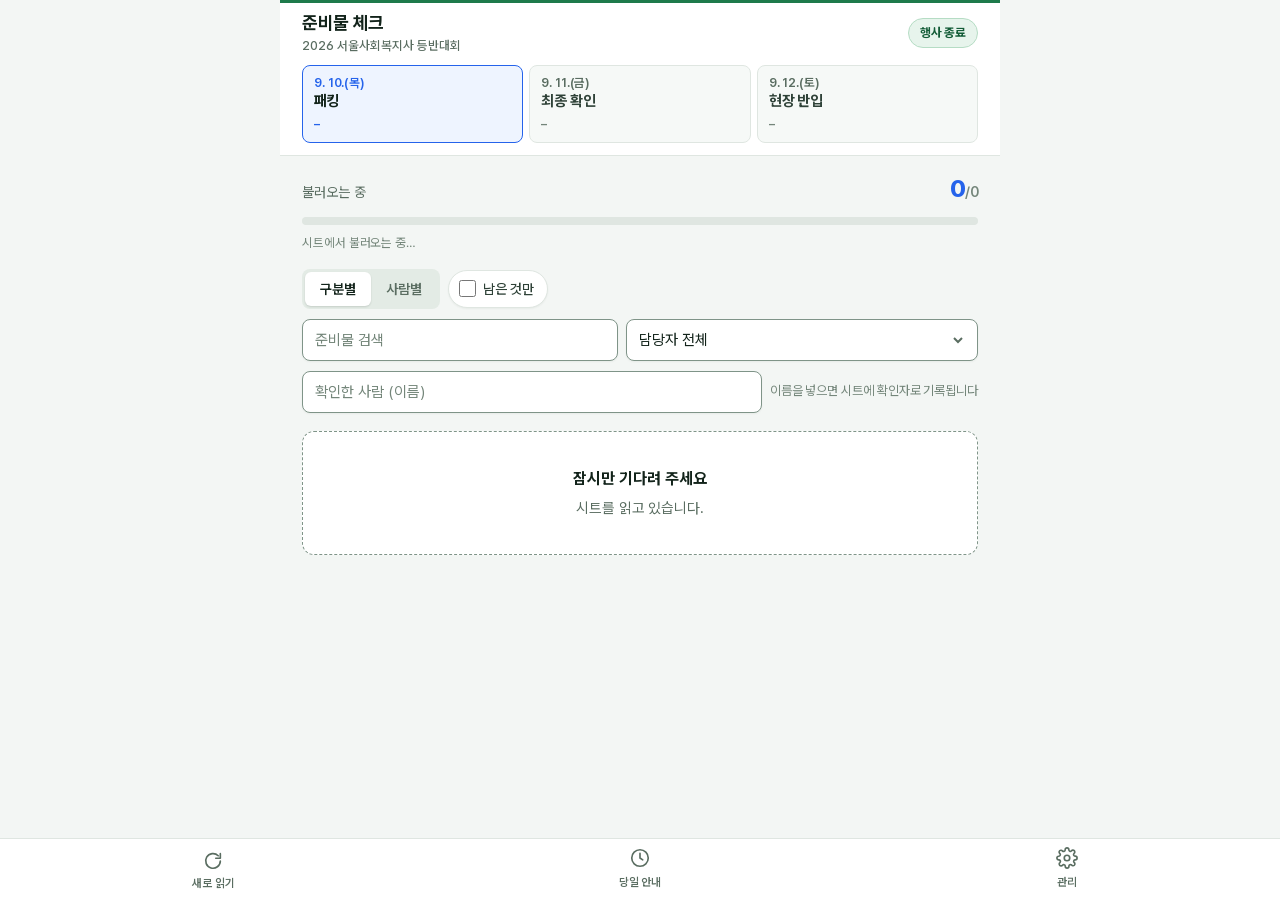
==== commit 48176738: "Update index.html" ====
--- a/public/index.html
+++ b/public/index.html
@@ -215,12 +215,12 @@
 
   /* ---------- API (JSONP: CORS 회피) ---------- */
   var jsonpSeq = 0;
-  function call(params){
-    if(DEMO) return Promise.resolve({ok:true, data:null, demo:true});
+
+  function jsonp(params, timeoutMs){
     return new Promise(function(resolve, reject){
       var name = "__cb" + (++jsonpSeq) + "_" + Date.now();
       var s = document.createElement("script");
-      var timer = setTimeout(function(){ cleanup(); reject(new Error("응답 시간 초과")); }, 15000);
+      var timer = setTimeout(function(){ cleanup(); reject(new Error("TIMEOUT")); }, timeoutMs || 30000);
       function cleanup(){
         clearTimeout(timer);
         delete window[name];
@@ -231,9 +231,34 @@
         return encodeURIComponent(k) + "=" + encodeURIComponent(params[k]);
       }).join("&");
       s.src = API + (API.indexOf("?") > -1 ? "&" : "?") + qs + "&callback=" + name;
-      s.onerror = function(){ cleanup(); reject(new Error("네트워크 오류")); };
+      s.onerror = function(){ cleanup(); reject(new Error("NETWORK")); };
       document.head.appendChild(s);
     });
+  }
+
+  /* 앱스크립트는 동시 요청에 약해서, 저장 요청을 한 줄로 세워 차례로 보낸다.
+     실패하면 한 번 더 시도한다(합계 최대 약 70초). */
+  var chain = Promise.resolve();
+  function call(params, opts){
+    if(DEMO) return Promise.resolve({ok:true, data:null, demo:true});
+    opts = opts || {};
+    var run = function(){
+      return jsonp(params, opts.timeout).catch(function(err){
+        if(opts.noRetry) throw err;
+        return new Promise(function(r){ setTimeout(r, 1200); }).then(function(){
+          return jsonp(params, opts.timeout);
+        });
+      });
+    };
+    if(opts.queue === false) return run();
+    chain = chain.then(run, run);
+    return chain;
+  }
+
+  function friendly(err){
+    if(err.message === "TIMEOUT") return "서버 응답이 늦습니다";
+    if(err.message === "NETWORK") return "네트워크 연결을 확인해 주세요";
+    return err.message;
   }
 
   function fallback(){
@@ -254,7 +279,7 @@
       render();
       return;
     }
-    call({action:"list"}).then(function(res){
+    call({action:"list"}, {queue:false}).then(function(res){
       if(!res || !res.ok) throw new Error((res && res.error) || "알 수 없는 오류");
       state.items = res.data || [];
       if(!state.items.length){
@@ -267,7 +292,7 @@
     }).catch(function(err){
       state.items = fallback();
       $("status").textContent = "불러오기 실패 · 로컬 목록 표시";
-      toast("불러오기 실패: " + err.message, true);
+      toast("불러오기 실패: " + friendly(err), true);
     }).then(function(){
       state.loading = false;
       render();
@@ -295,7 +320,7 @@
       .catch(function(err){
         item.done[s] = prev;
         item.by[s] = prevBy;
-        toast("저장 실패: " + err.message + " · 체크를 되돌렸습니다", true);
+        toast("저장 실패: " + friendly(err) + " · 체크를 되돌렸습니다", true);
       })
       .then(function(){ render(); });
   }
--- a/public/theme.css
+++ b/public/theme.css
@@ -8,14 +8,14 @@
   --bg:#f3f6f4;
   --card:#ffffff;
   --card-2:#f6f9f7;
-  --line:#dfe6e1;
-  --line-2:#c5d1c9;
+  --line:#dfe6e1;   /* 구획 구분선 — 장식용, 대비 기준 없음 */
+  --line-2:#7f9488; /* 입력·버튼 테두리 — WCAG 1.4.11 비텍스트 3:1 충족 */
 
   /* 글자 — 숲 잉크 계열, 대비 충분히 */
   --ink:#12231a;
   --text:#2f4238;
   --muted:#5a6d61;
-  --faint:#889a8e;
+  --faint:#74867a;
 
   /* 강조 — 등반대회 그린 */
   --accent:#1e7a4b;
@@ -34,8 +34,8 @@
 
   /* 체크리스트 3단계 */
   --s0:#2563eb;  --s0-soft:#eef4ff;
-  --s1:#d97706;  --s1-soft:#fff8ea;
-  --s2:#dc2626;  --s2-soft:#fef2f2;
+  --s1:#a75607;  --s1-soft:#fff8ea;
+  --s2:#bf1b1b;  --s2-soft:#fef2f2;
 
   --shadow:0 1px 2px rgba(18,35,26,.05);
   --r:12px; --r-sm:8px;
